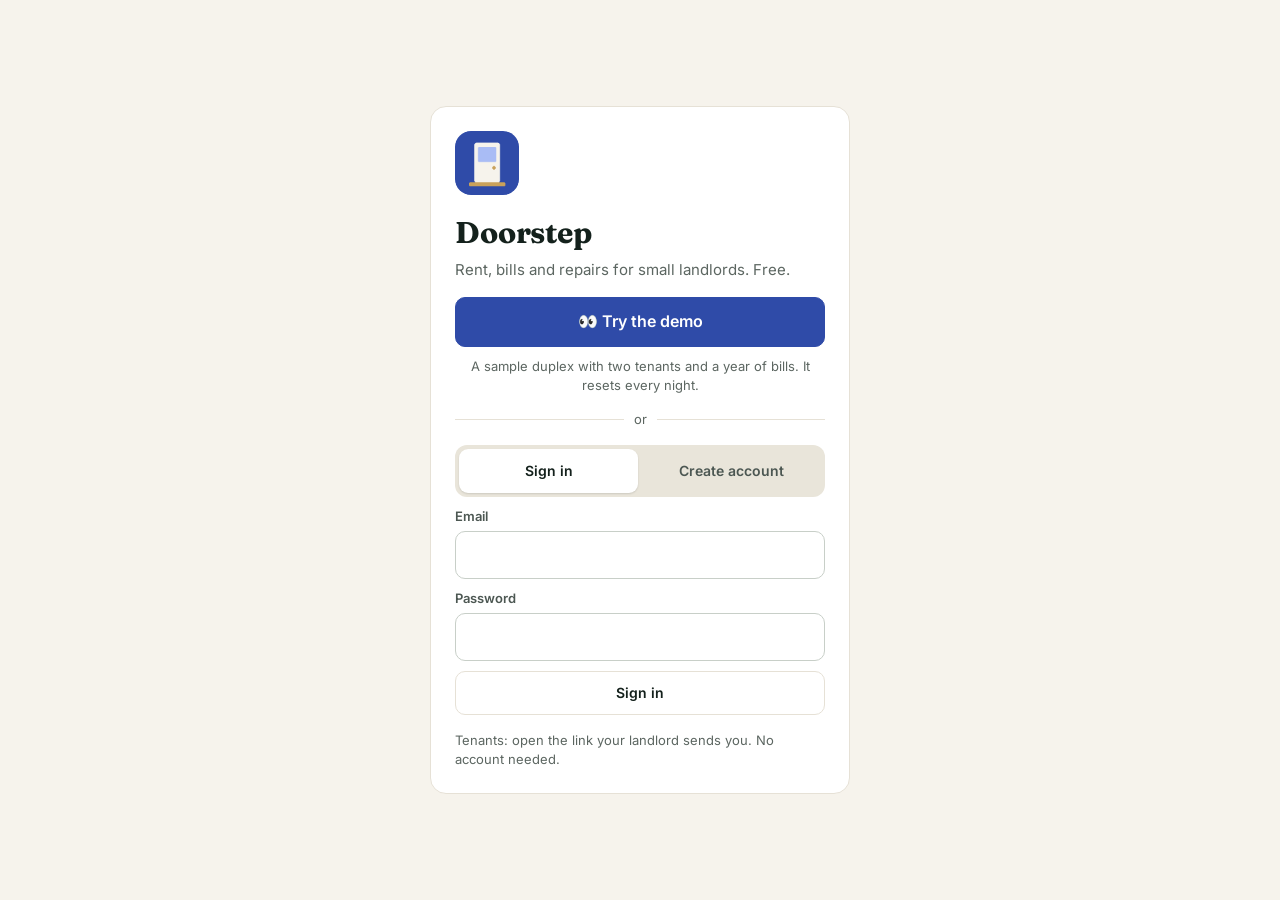
==== doorstep/index.html @ ca79ce1f "Doorstep: separate public demo platform (forked from Evergreen House) - New app in doorstep/ with it" ====
<!doctype html>
<html lang="en">
<head>
<meta charset="utf-8">
<meta name="viewport" content="width=device-width, initial-scale=1, viewport-fit=cover">
<meta name="theme-color" content="#F6F3EC">
<meta name="description" content="Rent, bills and repairs for small landlords">
<meta name="apple-mobile-web-app-capable" content="yes">
<meta name="mobile-web-app-capable" content="yes">
<meta name="apple-mobile-web-app-status-bar-style" content="default">
<meta name="apple-mobile-web-app-title" content="Doorstep">
<title>Doorstep · rent, bills &amp; repairs</title>
<link rel="manifest" href="manifest.webmanifest">
<link rel="icon" type="image/png" sizes="32x32" href="icons/favicon-32.png">
<link rel="apple-touch-icon" href="icons/apple-touch-icon.png">
<link rel="preload" href="fonts/inter.woff2" as="font" type="font/woff2" crossorigin>
<link rel="preload" href="fonts/fraunces.woff2" as="font" type="font/woff2" crossorigin>
<link rel="stylesheet" href="styles.css">
<script>try{var t=localStorage.getItem('ds-theme');if(t==='light'||t==='dark')document.documentElement.setAttribute('data-theme',t);var z=localStorage.getItem('ds-text');if(z==='1.12'||z==='1.25')document.documentElement.setAttribute('data-text',z)}catch(e){}</script>
</head>
<body>
<div id="app" aria-live="polite"><div class="splash"><img src="icons/icon-192.png" alt="" width="72" height="72"><p>Loading…</p></div></div>
<div id="toast" role="status" aria-live="polite"></div>
<div id="fx" aria-hidden="true"></div>
<div id="ptr" aria-hidden="true"><svg width="22" height="22" viewBox="0 0 24 24" fill="none" stroke="currentColor" stroke-width="2.2" stroke-linecap="round" stroke-linejoin="round"><path d="M12 5v14M6 13l6 6 6-6"/></svg></div>
<script src="config.js"></script>
<script src="vendor/supabase.js"></script>
<script src="app.js"></script>
</body>
</html>
---- doorstep/styles.css ----
@font-face { font-family: 'Fraunces'; font-style: normal; font-weight: 100 900; font-display: swap; src: url('fonts/fraunces.woff2') format('woff2'); }
@font-face { font-family: 'Inter'; font-style: normal; font-weight: 100 900; font-display: swap; src: url('fonts/inter.woff2') format('woff2'); }

/* Evergreen, refined: light */
:root {
  --bg: #F6F3EC;
  --surface: #FFFFFF;
  --ink: #14211C;
  --muted: #5C6661;
  --muted-2: #4C5752;
  --line: #E6E1D6;
  --line-2: #EFEBE1;
  --field: #C8CFC8;
  --chip: #EFEBE1;
  --seg: #E9E5DA;
  --accent: #2F4BA8;
  --accent-ink: #FFFFFF;
  --hero: #14211C;
  --hero-ink: #F6F3EC;
  --hero-muted: #C3CCC6;
  --hero-track: #2C3A34;
  --bar: #A9BCF5;
  --stamp: #A27C33;
  --paid-bg: #E3EFE8; --paid-fg: #1E6B4A;
  --late-bg: #FBE9DF; --late-fg: #A3400B;
  --soon-bg: #E7ECF9; --soon-fg: #2B4C9B;
  --setup-bg: #FBF0D9; --setup-fg: #6B4A06;
  --hero-shadow: 0 10px 30px rgba(20,33,28,.16);
  --serif: 'Fraunces', Georgia, 'Times New Roman', serif;
  --safe-b: env(safe-area-inset-bottom, 0px);
  --safe-t: env(safe-area-inset-top, 0px);
  color-scheme: light;
}
/* Evergreen, refined: dark (follows the phone unless Settings says otherwise) */
@media (prefers-color-scheme: dark) {
  :root:not([data-theme="light"]) {
    --bg: #0F1A16; --surface: #172520; --ink: #EEF1EC; --muted: #A4B0AA; --muted-2: #B6C1BB;
    --line: #24342E; --line-2: #1E2D27; --field: #3B4C45; --chip: #21302A; --seg: #1C2A25;
    --accent: #8EA6F2; --accent-ink: #0B1411;
    --hero: #1C2C26; --hero-ink: #EEF1EC; --hero-muted: #B5C0BA; --hero-track: #2C3D36; --bar: #A9BCF5; --stamp: #D9B46A;
    --paid-bg: #173A31; --paid-fg: #9CE0C6;
    --late-bg: #43251A; --late-fg: #FFB98F;
    --soon-bg: #1F2B47; --soon-fg: #A9BEF2;
    --setup-bg: #3B3016; --setup-fg: #F2D48C;
    --hero-shadow: 0 10px 30px rgba(0,0,0,.4);
    color-scheme: dark;
  }
}
:root[data-theme="dark"] {
  --bg: #0F1A16; --surface: #172520; --ink: #EEF1EC; --muted: #A4B0AA; --muted-2: #B6C1BB;
  --line: #24342E; --line-2: #1E2D27; --field: #3B4C45; --chip: #21302A; --seg: #1C2A25;
  --accent: #8EA6F2; --accent-ink: #0B1411;
  --hero: #1C2C26; --hero-ink: #EEF1EC; --hero-muted: #B5C0BA; --hero-track: #2C3D36; --bar: #A9BCF5; --stamp: #D9B46A;
  --paid-bg: #173A31; --paid-fg: #9CE0C6;
  --late-bg: #43251A; --late-fg: #FFB98F;
  --soon-bg: #1F2B47; --soon-fg: #A9BEF2;
  --setup-bg: #3B3016; --setup-fg: #F2D48C;
  --hero-shadow: 0 10px 30px rgba(0,0,0,.4);
  color-scheme: dark;
}

* { box-sizing: border-box; }
html, body { margin: 0; background: var(--bg); color: var(--ink); overscroll-behavior-y: contain; }
body {
  font-family: Inter, -apple-system, BlinkMacSystemFont, "Segoe UI", Roboto, system-ui, sans-serif;
  font-size: 15px; line-height: 1.45; -webkit-font-smoothing: antialiased;
  -webkit-tap-highlight-color: transparent;
}
button, input, select, textarea { font: inherit; color: inherit; }
button { cursor: pointer; }
:focus-visible { outline: 2px solid var(--accent); outline-offset: 2px; }
a { color: var(--accent); }
.num { font-variant-numeric: tabular-nums; }
.display { font-family: "Space Grotesk", Inter, -apple-system, system-ui, sans-serif; letter-spacing: -0.01em; }
.sr { position: absolute; width: 1px; height: 1px; overflow: hidden; clip: rect(0 0 0 0); white-space: nowrap; }

.splash { min-height: 100vh; display: flex; flex-direction: column; align-items: center; justify-content: center; gap: 12px; color: var(--muted); }
.splash img { border-radius: 18px; }

/* Shell */
.shell { min-height: 100vh; min-height: 100dvh; display: flex; flex-direction: column; max-width: 640px; margin: 0 auto; }
.topbar { position: sticky; top: 0; z-index: 5; background: var(--bg); padding: calc(14px + var(--safe-t)) 16px 10px; display: flex; flex-direction: column; gap: 2px; }
.topbar .eyebrow { font-size: 12px; font-weight: 600; letter-spacing: 0.06em; text-transform: uppercase; color: var(--muted); }
.topbar h1 { margin: 0; font-size: 28px; line-height: 1.15; font-weight: 650; }
.topbar-row { display: flex; align-items: center; justify-content: space-between; gap: 8px; }
.main { flex: 1; padding: 4px 16px calc(100px + var(--safe-b)); display: flex; flex-direction: column; gap: 16px; }

.tabbar { position: fixed; left: 0; right: 0; bottom: 0; z-index: 10; background: var(--surface); border-top: 1px solid var(--line); padding: 6px 8px calc(8px + var(--safe-b)); }
.tabbar-inner { max-width: 640px; margin: 0 auto; display: grid; grid-template-columns: repeat(5, minmax(0, 1fr)); }
.tab { height: 56px; font-size: 11px !important; border: 0; background: transparent; display: flex; flex-direction: column; align-items: center; justify-content: center; gap: 2px; font-size: 12px; font-weight: 600; color: var(--muted); border-radius: 12px; }
.tab[aria-current="page"] { color: var(--accent); }

/* Pieces */
.card { background: var(--surface); border: 1px solid var(--line); border-radius: 16px; padding: 16px; display: flex; flex-direction: column; gap: 12px; }
.card h2 { margin: 0; font-size: 18px; font-weight: 650; }
.card p { margin: 0; }
.muted { color: var(--muted); }
.small { font-size: 13px; }
.row { display: flex; align-items: center; gap: 10px; }
.between { justify-content: space-between; }
.wrap { flex-wrap: wrap; }
.grid2 { display: grid; grid-template-columns: repeat(2, minmax(0, 1fr)); gap: 10px; }
.stack { display: flex; flex-direction: column; gap: 10px; }

.hero { background: var(--hero); color: var(--hero-ink); border-radius: 20px; padding: 18px 20px; display: flex; flex-direction: column; gap: 12px; }
.hero .label { font-size: 13px; color: var(--hero-muted); }
.hero .big { font-size: 34px; font-weight: 650; line-height: 1.1; }
.hero .pct { font-size: 22px; font-weight: 650; }
.track { height: 8px; background: var(--hero-track); border-radius: 99px; overflow: hidden; }
.track > div { height: 100%; background: var(--bar); border-radius: 99px; transition: width .3s; }
.hero .foot { display: flex; justify-content: space-between; font-size: 13px; color: var(--hero-muted); gap: 8px; }
.hero .late { color: #FFB98F; font-weight: 600; }

.notice { margin: 0; padding: 12px 14px; border-radius: 12px; background: var(--setup-bg); color: var(--setup-fg); font-size: 14px; }
.notice.info { background: var(--soon-bg); color: var(--soon-fg); }

.monthnav { display: flex; align-items: center; gap: 4px; }
.iconbtn { width: 44px; height: 44px; border: 0; border-radius: 12px; background: transparent; color: var(--ink); display: inline-flex; align-items: center; justify-content: center; flex: none; }
.iconbtn:hover { background: var(--chip); }

.chips { display: flex; gap: 8px; overflow-x: auto; padding-bottom: 2px; scrollbar-width: none; }
.chips::-webkit-scrollbar { display: none; }
.chip { flex: none; height: 44px; padding: 0 16px; border-radius: 99px; font-size: 14px; font-weight: 600; background: var(--surface); color: var(--ink); border: 1px solid var(--line); }
.chip[aria-pressed="true"] { background: var(--ink); color: var(--bg); border-color: var(--ink); }

.seg { display: grid; grid-auto-flow: column; grid-auto-columns: minmax(0, 1fr); gap: 4px; background: var(--seg); padding: 4px; border-radius: 12px; }
.seg button { height: 40px; border: 0; border-radius: 9px; font-size: 14px; font-weight: 600; background: transparent; color: var(--muted-2); }
.seg button[aria-pressed="true"] { background: var(--surface); color: var(--ink); box-shadow: 0 1px 2px rgba(0,0,0,.12); }

.bills { list-style: none; margin: 0; padding: 0; display: flex; flex-direction: column; gap: 10px; }
.bill { background: var(--surface); border: 1px solid var(--line); border-radius: 16px; padding: 14px; display: flex; flex-direction: column; gap: 12px; }
.bill-top { display: flex; align-items: flex-start; gap: 12px; }
.check { width: 48px; height: 48px; flex: none; border-radius: 14px; display: flex; align-items: center; justify-content: center; background: var(--surface); border: 2px solid var(--field); color: transparent; }
.check[aria-pressed="true"] { background: var(--accent); border-color: var(--accent); color: var(--accent-ink); }
.bill-info { flex: 1; min-width: 0; display: flex; flex-direction: column; gap: 3px; }
.bill-name { font-weight: 650; font-size: 16px; }
.bill.paid .bill-name { color: var(--muted); text-decoration: line-through; }
.tag { font-size: 11px; font-weight: 600; padding: 2px 7px; border-radius: 6px; background: var(--chip); color: var(--muted-2); }
.acct { display: inline-flex; align-items: center; gap: 4px; border: 0; background: transparent; padding: 0; font-size: 13px; color: var(--muted); text-align: left; }
.acct svg { opacity: .7; }
.pill { align-self: flex-start; margin-top: 4px; font-size: 12px; font-weight: 600; padding: 3px 10px; border-radius: 99px; }
.pill.paid { background: var(--paid-bg); color: var(--paid-fg); }
.pill.late { background: var(--late-bg); color: var(--late-fg); }
.pill.soon { background: var(--soon-bg); color: var(--soon-fg); }
.pill.setup { background: var(--setup-bg); color: var(--setup-fg); }
.pill.up, .pill.auto { background: var(--chip); color: var(--muted-2); }
.bill-sum { display: flex; align-items: center; justify-content: space-between; gap: 10px; padding-top: 10px; border-top: 1px solid var(--line-2); }
.bill-sum .amt { font-size: 20px; font-weight: 650; }
.btns { display: flex; gap: 8px; flex-wrap: wrap; }

.btn { height: 44px; padding: 0 16px; border-radius: 10px; border: 1px solid var(--line); background: var(--surface); color: var(--ink); font-size: 14px; font-weight: 600; display: inline-flex; align-items: center; justify-content: center; gap: 6px; text-decoration: none; }
.btn.primary { background: var(--accent); border-color: var(--accent); color: var(--accent-ink); height: 50px; font-size: 16px; }
.btn.block { width: 100%; }
.btn.danger { color: var(--late-fg); }
.btn[disabled] { opacity: .55; cursor: default; }
.linkbtn { border: 0; background: transparent; color: var(--accent); font-weight: 600; padding: 8px 0; min-height: 44px; }

.field { display: flex; flex-direction: column; gap: 5px; min-width: 0; }
.field label, .field .lab { font-size: 13px; font-weight: 600; color: var(--muted-2); }
.input, select.input, textarea.input { width: 100%; min-height: 48px; padding: 0 12px; border: 1px solid var(--field); border-radius: 10px; font-size: 16px; background: var(--surface); color: var(--ink); }
textarea.input { padding: 10px 12px; min-height: 80px; resize: vertical; }
.input:focus { outline: 2px solid var(--accent); outline-offset: 0; border-color: var(--accent); }
.checkrow { display: flex; align-items: center; gap: 10px; min-height: 44px; font-size: 15px; }
.checkrow input { width: 22px; height: 22px; accent-color: var(--accent); }
.err { color: var(--late-fg); font-size: 14px; margin: 0; }
.ok { color: var(--paid-fg); font-size: 14px; margin: 0; font-weight: 500; }

.stat { background: var(--surface); border: 1px solid var(--line); border-radius: 16px; padding: 14px 16px; display: flex; flex-direction: column; gap: 2px; min-width: 0; }
.stat .v { font-size: 22px; font-weight: 650; white-space: nowrap; overflow: hidden; text-overflow: ellipsis; }
.meter { height: 8px; background: var(--line-2); border-radius: 99px; overflow: hidden; }
.meter > div { height: 100%; background: var(--accent); border-radius: 99px; }
.hist { display: grid; grid-template-columns: repeat(6, minmax(0, 1fr)); gap: 8px; align-items: end; height: 150px; }
.hist .col { display: flex; flex-direction: column; align-items: center; justify-content: flex-end; gap: 4px; height: 100%; font-size: 11px; color: var(--muted); }
.hist .b { width: 100%; max-width: 36px; background: var(--accent); border-radius: 6px 6px 2px 2px; min-height: 2px; }
.hist .col.cur .b { background: var(--ink); }

.code { font-family: ui-monospace, SFMono-Regular, Menlo, monospace; font-size: 22px; letter-spacing: 0.12em; font-weight: 600; }
.status-dot { display: inline-flex; align-items: center; gap: 6px; font-size: 12px; font-weight: 600; padding: 4px 10px; border-radius: 99px; background: var(--setup-bg); color: var(--setup-fg); }
.steps { margin: 0; padding-left: 20px; display: flex; flex-direction: column; gap: 6px; }

/* Sheet */
.sheet-bg { position: fixed; inset: 0; z-index: 20; background: rgba(10, 15, 13, .45); display: flex; align-items: flex-end; justify-content: center; }
.sheet { width: 100%; max-width: 640px; max-height: 92vh; max-height: 92dvh; overflow-y: auto; background: var(--bg); border-radius: 22px 22px 0 0; padding: 8px 16px calc(24px + var(--safe-b)); display: flex; flex-direction: column; gap: 14px; }
.sheet-head { position: sticky; top: 0; background: var(--bg); padding: 10px 0 6px; display: flex; align-items: center; justify-content: space-between; z-index: 1; }
.sheet-head h2 { margin: 0; font-size: 20px; }
.grabber { width: 40px; height: 5px; border-radius: 99px; background: var(--field); margin: 0 auto; }
.receipt { max-width: 100%; border-radius: 12px; border: 1px solid var(--line); }

/* Auth */
.auth { min-height: 100vh; min-height: 100dvh; display: flex; align-items: center; justify-content: center; padding: 24px 16px; }
.auth .card { width: 100%; max-width: 420px; padding: 24px; gap: 16px; }
.auth .logo { width: 64px; height: 64px; border-radius: 16px; }

#toast { position: fixed; left: 50%; bottom: calc(96px + var(--safe-b)); transform: translateX(-50%) translateY(20px); background: var(--ink); color: var(--bg); padding: 10px 16px; border-radius: 12px; font-size: 14px; font-weight: 500; opacity: 0; pointer-events: none; transition: all .2s; z-index: 30; max-width: calc(100% - 32px); text-align: center; }
#toast.show { opacity: 1; transform: translateX(-50%) translateY(0); }

@media (min-width: 700px) {
  .topbar { padding-top: 28px; }
  .topbar h1 { font-size: 32px; }
}

/* v1.2 additions */
.addbtn { background: var(--accent); color: var(--accent-ink); border-radius: 14px; }
.addbtn:hover { background: var(--accent); filter: brightness(1.08); }
.section-h { margin: 8px 0 0; font-size: 16px; font-weight: 650; }
.btn.primary-soft { background: var(--paid-bg); color: var(--paid-fg); border-color: transparent; }
.check[disabled] { opacity: .4; cursor: default; }
.logrow { width: 100%; text-align: left; font: inherit; color: inherit; cursor: pointer; }
.legend { display: flex; gap: 16px; color: var(--muted); }
.legend .sw { display: inline-block; width: 10px; height: 10px; border-radius: 3px; margin-right: 6px; vertical-align: -1px; }
.sw.in, .hist2 .b.in { background: var(--accent); }
.sw.out, .hist2 .b.out { background: #E08A4F; }
.hist2 { display: grid; grid-template-columns: repeat(6, minmax(0, 1fr)); gap: 8px; height: 150px; }
.hist2 .col { display: flex; flex-direction: column; align-items: center; justify-content: flex-end; gap: 4px; font-size: 11px; color: var(--muted); min-height: 0; }
.hist2 .col.cur span { color: var(--ink); font-weight: 650; }
.hist2 .pair { flex: 1; width: 100%; display: flex; align-items: flex-end; justify-content: center; gap: 3px; min-height: 0; }
.hist2 .b { width: 40%; max-width: 16px; border-radius: 4px 4px 1px 1px; min-height: 2px; }
.tbl { width: 100%; border-collapse: collapse; font-size: 14px; }
.tbl th, .tbl td { padding: 8px 4px; border-top: 1px solid var(--line-2); text-align: right; }
.tbl th:first-child { text-align: left; font-weight: 500; }
.tbl thead th { border-top: 0; color: var(--muted); font-size: 12px; font-weight: 600; }
.topbar-row h1 { flex: 1; }

/* v1.5 setup guide */
.guide { display: flex; flex-direction: column; }
.gstep { border-top: 1px solid var(--line-2); }
.gstep summary { list-style: none; display: flex; align-items: center; gap: 12px; min-height: 52px; cursor: pointer; font-weight: 600; }
.gstep summary::-webkit-details-marker { display: none; }
.gstep summary::after { content: '›'; margin-left: auto; color: var(--muted); font-size: 22px; transition: transform .15s; }
.gstep[open] summary::after { transform: rotate(90deg); }
.gnum { width: 28px; height: 28px; flex: none; border-radius: 99px; display: inline-flex; align-items: center; justify-content: center; font-size: 13px; background: var(--chip); color: var(--muted-2); }
.gnum svg { width: 16px; height: 16px; }
.gstep.done .gnum { background: var(--accent); color: var(--accent-ink); }
.gstep.done .gtitle { color: var(--muted); }
.gbody { padding: 0 0 14px 40px; display: flex; flex-direction: column; gap: 10px; font-size: 14px; }
.gbody .steps li { line-height: 1.5; }
.banner { width: 100%; text-align: left; border: 0; font: inherit; font-size: 14px; font-weight: 600; display: flex; justify-content: space-between; min-height: 44px; cursor: pointer; }
#guide { scroll-margin-top: 120px; }

/* v1.6 house records */
.monthpick { border: 0; padding: 0; margin: 0; }
.monthpick legend { margin-bottom: 6px; }
.mgrid { display: grid; grid-template-columns: repeat(6, minmax(0, 1fr)); gap: 6px; }
.mchip { position: relative; }
.mchip input { position: absolute; opacity: 0; inset: 0; margin: 0; cursor: pointer; }
.mchip span { display: flex; align-items: center; justify-content: center; height: 40px; border-radius: 10px; border: 1px solid var(--field); font-size: 13px; font-weight: 600; background: var(--surface); }
.mchip input:checked + span { background: var(--accent); color: var(--accent-ink); border-color: var(--accent); }
.mchip input:focus-visible + span { outline: 2px solid var(--accent); outline-offset: 2px; }

/* v1.9 weather */
.notice.weather { background: var(--soon-bg); color: var(--soon-fg); line-height: 1.45; }

/* v2.0 */
.scanbtn { gap: 8px; height: 48px; border-style: dashed; color: var(--accent); }
.tbl thead th { text-align: right; }
.tbl thead th:first-child { text-align: left; }

/* ===== v2.1 visuals ===== */
.sk { border-radius: 10px; background: linear-gradient(90deg, var(--seg) 0px, var(--surface) 120px, var(--seg) 240px); background-size: 600px 100%; animation: sk 1.2s linear infinite; }
@keyframes sk { 0% { background-position: -300px 0 } 100% { background-position: 300px 0 } }

/* 20: ring hero */
.ringhero { align-items: center; }
.ringwrap { position: relative; width: 190px; height: 190px; }
.ring-track { fill: none; stroke: var(--hero-track); stroke-width: 14; }
.ring-arc { fill: none; stroke: var(--bar); stroke-width: 14; stroke-linecap: round; transition: stroke-dashoffset .9s cubic-bezier(.3,.8,.3,1); }
.ring-center { position: absolute; inset: 0; display: flex; flex-direction: column; align-items: center; justify-content: center; gap: 2px; }
.ring-center .big { font-size: 28px; }
.ring-pct { font-size: 13px; color: var(--bar); font-weight: 600; }
.ringhero .foot { width: 100%; }

/* 22: timeline */
.tline { background: var(--surface); border: 1px solid var(--line); border-radius: 16px; padding: 14px 14px 10px; display: flex; flex-direction: column; gap: 6px; }
.tl-track { position: relative; height: 40px; margin: 0 8px; }
.tl-track::before { content: ''; position: absolute; left: 0; right: 0; top: 26px; height: 4px; border-radius: 99px; background: var(--line-2); }
.tl-done { position: absolute; left: 0; top: 26px; height: 4px; border-radius: 99px; background: var(--bar); }
.tl-today { position: absolute; top: 18px; width: 4px; height: 20px; margin-left: -2px; border-radius: 99px; background: var(--ink); animation: tlpulse 1.8s ease-in-out infinite; }
@keyframes tlpulse { 0%,100% { opacity: 1 } 50% { opacity: .45 } }
.tdot { position: absolute; width: 22px; height: 22px; margin-left: -11px; padding: 0; border-radius: 99px; border: 3px solid var(--surface); cursor: pointer; transition: transform .15s; }
.tdot.rent { border-radius: 6px; }
.tdot:hover, .tdot:focus-visible { transform: scale(1.25); }
.tl-axis { display: flex; justify-content: space-between; font-size: 11px; color: var(--muted); margin: 0 2px; }
.bill.flash { animation: flash 1.2s ease-out; }
@keyframes flash { 0% { box-shadow: 0 0 0 0 rgba(31,111,92,.55) } 100% { box-shadow: 0 0 0 14px rgba(31,111,92,0) } }

/* 19: PAID stamp + confetti */
.bill { position: relative; }
.paidstamp { position: absolute; right: 14px; top: 12px; transform: rotate(-12deg); border: 3px solid var(--accent); color: var(--accent); border-radius: 8px; padding: 0 8px; font: 800 18px/1.4 'Courier New', ui-monospace, monospace; letter-spacing: .12em; opacity: .7; pointer-events: none; }
.paidstamp.slam { animation: slam .5s cubic-bezier(.2,.8,.3,1.2) both; }
@keyframes slam { 0% { transform: rotate(-12deg) scale(2.4); opacity: 0 } 55% { transform: rotate(-12deg) scale(.92); opacity: .9 } 100% { transform: rotate(-12deg) scale(1); opacity: .7 } }
#fx { position: fixed; inset: 0; pointer-events: none; z-index: 40; overflow: hidden; }
.conf { position: absolute; top: -12px; width: 8px; height: 12px; border-radius: 2px; animation: fall 2.2s cubic-bezier(.2,.6,.4,1) forwards; }
@keyframes fall { 0% { transform: translate(0,0) rotate(0); opacity: 1 } 100% { transform: translate(var(--dx), 105vh) rotate(var(--r)); opacity: .2 } }
.check svg path { stroke-dasharray: 30; }
.bill.paid .check svg path { animation: tick .3s ease-out both; }
@keyframes tick { from { stroke-dashoffset: 30 } to { stroke-dashoffset: 0 } }

/* 18: house picture */
.househero { gap: 10px; }
.win-lit { animation: glow 2.4s ease-in-out infinite; }
@keyframes glow { 0%,100% { opacity: .6 } 50% { opacity: 1 } }
.hchips { display: grid; grid-template-columns: repeat(auto-fit, minmax(120px, 1fr)); gap: 8px; }
.hchip { display: flex; flex-direction: column; align-items: center; gap: 2px; min-height: 52px; border-radius: 12px; border: 1px solid #34403B; background: transparent; color: var(--hero-muted); font-size: 12px; cursor: pointer; }
.hchip strong { font-size: 15px; }
.homechip { display: flex; align-items: center; gap: 10px; font-size: 13px; color: var(--hero-muted); border-top: 1px solid #34403B; padding-top: 10px; }

/* 24: sheets + pull to refresh */
.sheet-bg.enter { animation: fadein .25s ease-out both; }
.sheet.enter { animation: sheetin .5s cubic-bezier(.2,1.25,.4,1) both; }
.sheet { transition: transform .25s ease; touch-action: pan-y; }
.sheet-head, .grabber { cursor: grab; touch-action: none; }
.grabber { margin: 4px auto 0; }
@keyframes fadein { from { opacity: 0 } to { opacity: 1 } }
@keyframes sheetin { from { transform: translateY(100%) } to { transform: translateY(0) } }
#ptr { position: fixed; top: calc(8px + var(--safe-t)); left: 50%; transform: translate(-50%, -50px); opacity: 0; z-index: 15; width: 44px; height: 44px; border-radius: 99px; background: var(--surface); box-shadow: 0 2px 10px rgba(0,0,0,.15); display: flex; align-items: center; justify-content: center; color: var(--accent); transition: transform .2s, opacity .2s; }
#ptr.ready svg { transform: rotate(180deg); transition: transform .2s; }
#ptr.spinning svg { animation: spin .8s linear infinite; }
@keyframes spin { to { transform: rotate(360deg) } }

/* 25: animated weather */
.wx { position: relative; overflow: hidden; border-radius: 18px; padding: 16px; color: #FFFFFF; font-size: 14px; line-height: 1.45; }
.wx-snow { background: linear-gradient(160deg, #2B4C9B, #4F74C9); }
.wx-rain { background: linear-gradient(160deg, #24414F, #3E6A80); }
.wx-heat { background: linear-gradient(160deg, #A3400B, #E07A3A); }
.wx-wind { background: linear-gradient(160deg, #3D4A55, #66788A); }
.wx strong { font-size: 16px; }
.wx-row { position: relative; display: flex; gap: 12px; align-items: flex-start; }
.wx-row svg { flex: none; }
.wx-fx { position: absolute; inset: 0; pointer-events: none; }
.flake { position: absolute; top: 0; border-radius: 99px; background: #FFFFFF; animation: snow linear infinite; }
.drop { position: absolute; top: 0; width: 2px; height: 14px; border-radius: 2px; background: rgba(255,255,255,.75); animation: rain linear infinite; }
@keyframes snow { 0% { transform: translate(0,-12px); opacity: 0 } 10% { opacity: 1 } 100% { transform: translate(var(--dx), 160px); opacity: 0 } }
@keyframes rain { 0% { transform: translate(0,-20px); opacity: 0 } 10% { opacity: .9 } 100% { transform: translate(-14px, 160px); opacity: 0 } }
.sun { animation: spin 12s linear infinite; }

@media (prefers-reduced-motion: reduce) {
  .sk, .tl-today, .win-lit, .paidstamp.slam, .bill.paid .check svg path, .sheet.enter, .sheet-bg.enter, .flake, .drop, .sun, #ptr.spinning svg, .bill.flash { animation: none !important; }
  .ring-arc, .sheet { transition: none !important; }
  .flake, .drop { display: none; }
}

/* ===== v2.2 visuals ===== */
/* 27 empty states */
.empty { display: flex; flex-direction: column; align-items: center; gap: 8px; text-align: center; padding: 22px 12px; background: var(--surface); border: 1px solid var(--line); border-radius: 20px; }
.empty strong { font-size: 17px; }
.empty span { font-size: 14px; color: var(--muted); max-width: 300px; }
.empty .btn { margin-top: 6px; }
.float { animation: floaty 3s ease-in-out infinite; }
@keyframes floaty { 0%,100% { transform: translateY(0) } 50% { transform: translateY(-6px) } }
.i-shadow { fill: var(--line-2); } .i-roof { fill: var(--accent); } .i-wall { fill: var(--paid-bg); } .i-win { fill: var(--bar); }
.i-stroke { stroke: var(--accent); stroke-width: 2; } .i-paper { fill: var(--surface); stroke: var(--field); stroke-width: 2; }
.i-lines { stroke: var(--field); stroke-width: 4; stroke-linecap: round; } .i-badge { fill: var(--accent); }
.i-tick { fill: none; stroke: var(--accent-ink); stroke-width: 3; stroke-linecap: round; stroke-linejoin: round; }
.empty svg .i-tick:only-of-type, svg path.i-tick { stroke: var(--surface); }
.i-dash { fill: var(--chip); stroke: var(--field); stroke-width: 2; stroke-dasharray: 6 5; } .i-plus { stroke: var(--accent); stroke-width: 4; stroke-linecap: round; }
.i-dot { fill: var(--accent); }

/* 23 sparklines */
.bill-sum { gap: 12px; }
.spark { flex: none; }
.spark polyline { fill: none; stroke: var(--accent); stroke-width: 2.5; stroke-linecap: round; stroke-linejoin: round; stroke-dasharray: 200; animation: drawline 1s ease-out both; }
.spark circle { fill: var(--accent); }
.spark.hot polyline { stroke: #E46A4B; } .spark.hot circle { fill: #E46A4B; }
@keyframes drawline { from { stroke-dashoffset: 200 } to { stroke-dashoffset: 0 } }

/* 28 streaks */
.streak { display: inline-flex; align-items: center; gap: 8px; font-size: 13px; font-weight: 600; color: var(--paid-fg); margin-top: 2px; }
.sdots { display: inline-flex; gap: 3px; }
.sdots i { width: 9px; height: 9px; border-radius: 99px; border: 1.5px dashed var(--field); display: inline-block; }
.sdots i.on { background: var(--bar); border: 0; animation: dotin .35s cubic-bezier(.2,.9,.3,1.4) both; }
@keyframes dotin { from { transform: scale(0) } to { transform: scale(1) } }
.streak-dark { justify-content: flex-start !important; gap: 10px; color: var(--bar) !important; font-weight: 600; }

/* 26 year wheel */
.wheelcard { align-items: stretch; }
.wheel { position: relative; width: 100%; max-width: 320px; aspect-ratio: 1 / 1; margin: 0 auto; }
.wheel-svg { position: absolute; inset: 0; width: 100%; height: 100%; animation: wheelin .8s cubic-bezier(.2,.8,.3,1) both; transform-origin: 50% 50%; }
@keyframes wheelin { from { transform: rotate(-60deg) scale(.9); opacity: 0 } to { transform: none; opacity: 1 } }
.w-winter { fill: var(--soon-bg); } .w-spring { fill: var(--paid-bg); } .w-summer { fill: var(--setup-bg); } .w-fall { fill: var(--late-bg); }
.wheel-svg path { stroke: var(--surface); stroke-width: 1; }
.wheel-svg path.w-now { stroke: var(--ink); stroke-width: 2.5; }
.w-hub { fill: var(--surface); stroke: var(--line); }
.w-label { font-size: 11px; font-weight: 700; text-anchor: middle; fill: var(--muted); } .w-label.now { fill: var(--ink); }
.wdot { position: absolute; width: 20px; height: 20px; margin: -10px 0 0 -10px; padding: 0; border-radius: 99px; border: 3px solid var(--surface); cursor: pointer; transition: transform .15s; }
.wdot:hover, .wdot:focus-visible { transform: scale(1.3); }
.wdot.late { box-shadow: 0 0 0 3px #E46A4B; }
.wheel-center { position: absolute; left: 50%; top: 50%; transform: translate(-50%, -50%); width: 46%; text-align: center; display: flex; flex-direction: column; gap: 2px; }
.wheel-center strong { font-size: 20px; }
.wlegend { display: flex; flex-wrap: wrap; gap: 6px 14px; color: var(--muted-2); }
.wlegend i { display: inline-block; width: 10px; height: 10px; border-radius: 99px; margin-right: 5px; vertical-align: -1px; }

/* 21 swipe */
.swipe { touch-action: pan-y; transition: transform .3s cubic-bezier(.2,.9,.3,1.2), background .15s; }
.swipe.sw-right { background: linear-gradient(90deg, var(--paid-bg), var(--surface) 70%); }
.swipe.sw-left { background: linear-gradient(270deg, var(--soon-bg), var(--surface) 70%); }
.swipe.sw-armed.sw-right { box-shadow: inset 4px 0 0 var(--accent); }
.swipe.sw-armed.sw-left { box-shadow: inset -4px 0 0 #2B4C9B; }
.monthnav[data-swipe-month] { touch-action: pan-y; transition: transform .25s ease; }

@media (prefers-reduced-motion: reduce) {
  .float, .spark polyline, .sdots i.on, .wheel-svg { animation: none !important; }
  .swipe, .monthnav[data-swipe-month] { transition: none !important; }
}

/* ===== v2.3 Evergreen, refined ===== */
.display, .big, .amt, .ring-num, .stat .v, .topbar h1, .sheet-head h2, .empty strong, .card h2, .section-h, .wheel-center strong {
  font-family: var(--serif); font-optical-sizing: auto; letter-spacing: -0.005em;
}
.topbar h1 { font-weight: 600; font-size: 32px; }
.big { font-weight: 600; }
.card h2, .section-h { font-weight: 600; }
.hero { box-shadow: var(--hero-shadow); }
.paidstamp { border-color: var(--stamp); color: var(--stamp); font-family: var(--serif); font-weight: 700; letter-spacing: .14em; opacity: .85; }
.tab[aria-current="page"] { background: var(--chip); }
.theme-seg button { min-height: 44px; }

/* ===== v2.4 AI helpers ===== */
.quick { display: flex; flex-direction: column; gap: 8px; }
.quick .btn[type=submit] { height: 48px; }
.micbtn { border: 1px solid var(--line); background: var(--surface); color: var(--accent); height: 48px; width: 48px; }
.micbtn.on { background: var(--late-bg); color: var(--late-fg); animation: micpulse 1.2s ease-in-out infinite; }
@keyframes micpulse { 0%,100% { box-shadow: 0 0 0 0 rgba(163,64,11,.35) } 50% { box-shadow: 0 0 0 8px rgba(163,64,11,0) } }
.quick-confirm { background: var(--surface); border: 1px solid var(--line); border-radius: 16px; padding: 12px 14px; display: flex; flex-direction: column; gap: 8px; }
.quick-list { margin: 0; padding-left: 18px; display: flex; flex-direction: column; gap: 6px; font-size: 14px; }
.quick-list li.bad { color: var(--late-fg); }
.askcard { display: flex; align-items: center; gap: 12px; width: 100%; padding: 14px 16px; border-radius: 16px; border: 1px solid var(--line); background: var(--surface); color: var(--ink); font: inherit; cursor: pointer; }
.askcard > span:last-child { margin-left: auto; color: var(--muted); font-size: 20px; }
.askicon { width: 40px; height: 40px; border-radius: 12px; display: flex; align-items: center; justify-content: center; background: var(--paid-bg); color: var(--accent); font-size: 20px; flex: none; }
.chat { display: flex; flex-direction: column; gap: 10px; min-height: 120px; }
.msg { max-width: 88%; padding: 10px 14px; border-radius: 16px; font-size: 15px; line-height: 1.45; }
.msg.user { align-self: flex-end; background: var(--accent); color: var(--accent-ink); border-bottom-right-radius: 4px; }
.msg.assistant { align-self: flex-start; background: var(--surface); border: 1px solid var(--line); border-bottom-left-radius: 4px; }
.msg.typing { display: inline-flex; gap: 4px; }
.msg.typing span { width: 7px; height: 7px; border-radius: 99px; background: var(--muted); animation: typing 1s infinite ease-in-out; }
.msg.typing span:nth-child(2) { animation-delay: .15s } .msg.typing span:nth-child(3) { animation-delay: .3s }
@keyframes typing { 0%,80%,100% { opacity: .3; transform: translateY(0) } 40% { opacity: 1; transform: translateY(-3px) } }
.chat .btns .chip { height: auto; min-height: 40px; padding: 8px 12px; white-space: normal; text-align: left; }
@media (prefers-reduced-motion: reduce) { .micbtn.on, .msg.typing span { animation: none; } }

/* ===== v2.5 explain + recap ===== */
.askmini { gap: 8px; justify-content: flex-start; }
.askmini .askicon { width: 28px; height: 28px; border-radius: 8px; font-size: 15px; }
.explain { display: flex; flex-direction: column; gap: 6px; padding: 12px 14px; border-radius: 14px; background: var(--paid-bg); color: var(--ink); }
.explain ul, .recap-list { margin: 0; padding-left: 18px; display: flex; flex-direction: column; gap: 4px; font-size: 14px; }
.recap { gap: 10px; }
.recap h2 { font-size: 19px; }
.recap-net { margin: 0; font-weight: 600; font-size: 14px; padding-top: 8px; border-top: 1px solid var(--line-2); }

/* ===== v2.6 friendlier layout ===== */
button:active, .btn:active, .chip:active, .tab:active { transform: scale(.97); }
.btn, .chip, .tab, .check { transition: transform .08s ease, background .15s; }
.addbtn { display: inline-flex; align-items: center; gap: 4px; height: 44px; padding: 0 16px 0 12px; border: 0; border-radius: 99px; background: var(--accent); color: var(--accent-ink); font-weight: 700; font-size: 15px; cursor: pointer; }
.addbtn svg { width: 20px; height: 20px; }
.topbar h1 { font-size: 30px; }

/* compact bills hero */
.billhero { padding: 16px 18px; gap: 10px; }
.billhero-row { display: flex; align-items: center; gap: 16px; }
.ringwrap.sm { width: 112px; height: 112px; flex: none; }
.ringwrap.sm .ring-track, .ringwrap.sm .ring-arc { stroke-width: 11; }
.ringwrap.sm .ring-pct { font-family: var(--serif); font-size: 22px; font-weight: 600; color: var(--hero-ink); }
.tiny { font-size: 11px; color: var(--hero-muted); }
.billhero .big { font-size: 30px; line-height: 1.1; }
.billhero .hint { color: #F2D48C; font-size: 13px; justify-content: flex-start; }
.hero .late { color: #FFB98F; font-weight: 600; }

/* add bar */
.quick form { align-items: center; }
.cambtn { border: 1px solid var(--line); background: var(--surface); color: var(--accent); height: 48px; width: 48px; cursor: pointer; flex: none; }
.cambtn svg { width: 22px; height: 22px; }
.quick .micbtn { flex: none; }

/* sections */
.section-h { display: flex; align-items: center; gap: 8px; margin: 6px 0 -4px; font-size: 18px; }
.count { display: inline-flex; min-width: 24px; height: 22px; padding: 0 7px; align-items: center; justify-content: center; border-radius: 99px; background: var(--chip); color: var(--muted-2); font-family: Inter, sans-serif; font-size: 12px; font-weight: 700; }
.chips { margin-top: -4px; }
.chip { height: 40px; font-size: 13px; padding: 0 14px; }

/* paid list */
.paidfold { background: var(--surface); border: 1px solid var(--line); border-radius: 16px; overflow: hidden; }
.paidfold > summary { list-style: none; display: flex; align-items: center; gap: 10px; min-height: 56px; padding: 0 16px; cursor: pointer; font-weight: 650; }
.paidfold > summary::-webkit-details-marker { display: none; }
.paidfold > summary .num { margin-left: auto; font-weight: 600; }
.prows { list-style: none; margin: 0; padding: 0 8px 8px; display: flex; flex-direction: column; }
.prow { position: relative; display: flex; align-items: center; gap: 10px; padding: 6px 8px; border-top: 1px solid var(--line-2); background: var(--surface); }
.check.sm { width: 40px; height: 40px; border-radius: 12px; }
.check.sm svg { width: 18px; height: 18px; }
.prow-main { flex: 1; min-width: 0; display: flex; flex-direction: column; align-items: flex-start; gap: 0; border: 0; background: transparent; padding: 6px 0; text-align: left; font: inherit; color: inherit; cursor: pointer; min-height: 44px; justify-content: center; }
.prow-name { font-weight: 600; font-size: 15px; white-space: nowrap; overflow: hidden; text-overflow: ellipsis; max-width: 100%; }
.prow-amt { font-family: var(--serif); font-weight: 600; font-size: 16px; color: var(--muted); }
.paidstamp.mini { top: 50%; right: 90px; margin-top: -13px; font-size: 13px; padding: 0 6px; }
.chev { margin-left: auto; width: 10px; height: 10px; border-right: 2px solid var(--muted); border-bottom: 2px solid var(--muted); transform: rotate(45deg); transition: transform .2s; flex: none; margin-right: 4px; }
details[open] > summary .chev { transform: rotate(-135deg); }
.paidfold > summary .num + .chev { margin-left: 10px; }

/* full card stamp no longer covers labels */
.bill .paidstamp { top: auto; bottom: 16px; right: 16px; font-size: 15px; }

/* folds */
.fold { padding: 0; gap: 0; }
.fold > summary { list-style: none; display: flex; align-items: center; gap: 10px; min-height: 60px; padding: 0 16px; cursor: pointer; }
.fold > summary::-webkit-details-marker { display: none; }
.fold > summary h2 { margin: 0; font-size: 18px; }
.fold-body { padding: 0 16px 16px; display: flex; flex-direction: column; gap: 12px; }
.fold-body > .card { border: 0; padding: 0; background: transparent; box-shadow: none; }
.fold-body > .card > .row:first-child > h2 { display: none; }
details.inner > summary { cursor: pointer; color: var(--accent); font-weight: 600; font-size: 14px; min-height: 40px; display: flex; align-items: center; }

/* compact "needs details" editing row */
.qedit { display: flex; align-items: flex-end; gap: 8px; }
.qedit .qe-day { flex: 0 0 76px; }
.qedit .qe-amt { flex: 1; min-width: 0; }
.qedit .input { min-height: 46px; }
.qedit .qe-btn { flex: none; height: 46px; padding: 0 14px; }
.qedit label { font-size: 12px; }

/* ===== v2.7 · Calendar, Talk to your house, Weekly story, Money flow, Bill detail ===== */
@keyframes v27up { from { opacity: 0; transform: translateY(10px); } to { opacity: 1; transform: none; } }
@keyframes v27pop { from { opacity: 0; transform: scale(.85); } to { opacity: 1; transform: none; } }
.viewseg { display: flex; gap: 4px; padding: 4px; border-radius: 14px; background: var(--seg, var(--line-2)); }
.viewseg button { flex: 1; min-height: 40px; border: 0; border-radius: 10px; background: transparent; color: var(--muted); font: inherit; font-weight: 700; cursor: pointer; transition: background .2s, color .2s; }
.viewseg button[aria-pressed="true"] { background: var(--surface); color: var(--ink); box-shadow: 0 1px 3px rgba(20,33,28,.12); }
.seg.mini { display: flex; gap: 2px; padding: 3px; border-radius: 99px; background: var(--seg, var(--line-2)); }
.seg.mini button { min-width: 34px; min-height: 30px; border: 0; border-radius: 99px; background: transparent; color: var(--muted); font: inherit; font-weight: 800; cursor: pointer; }
.seg.mini button[aria-pressed="true"] { background: var(--accent); color: var(--accent-ink, #fff); }

/* C · Calendar */
.cal { padding: 12px 10px; }
.cal-head, .cal-grid { display: grid; grid-template-columns: repeat(7, minmax(0, 1fr)); gap: 3px; }
.cal-head span { text-align: center; font-size: 12px; font-weight: 800; color: var(--muted); padding-bottom: 4px; }
.cal-cell { height: 50px; border: 0; border-radius: 12px; background: transparent; color: var(--ink); font: inherit; font-size: 15px; font-weight: 600; display: flex; flex-direction: column; align-items: center; justify-content: center; gap: 4px; cursor: pointer; animation: v27pop .35s cubic-bezier(.2,.8,.2,1) both; transition: background .2s, color .2s, transform .15s; }
.cal-cell:active { transform: scale(.92); }
.cal-cell.blank { animation: none; cursor: default; }
.cal-cell.today { background: var(--line-2); font-weight: 900; }
.cal-cell.sel { background: var(--accent); color: var(--accent-ink, #fff); box-shadow: 0 6px 14px -6px var(--accent); }
.cal-dots { display: flex; gap: 3px; height: 6px; }
.cal-dots i { width: 6px; height: 6px; border-radius: 99px; }
.cal-cell.sel .cal-dots i { box-shadow: 0 0 0 1.5px var(--accent-ink, #fff); }
.cal-legend { display: flex; flex-wrap: wrap; gap: 6px 14px; justify-content: center; padding-top: 10px; color: var(--muted); }
.cal-legend i, .flow-ends i { display: inline-block; width: 8px; height: 8px; border-radius: 99px; margin-right: 5px; vertical-align: 1px; }
.cal-dayc { animation: v27up .3s ease-out both; }
.cal-list { list-style: none; margin: 0; padding: 0; display: flex; flex-direction: column; }
.cal-item { width: 100%; display: flex; align-items: center; gap: 12px; padding: 10px 2px; min-height: 52px; border: 0; border-top: 1px solid var(--line-2); background: transparent; color: var(--ink); font: inherit; text-align: left; cursor: pointer; }
.cal-list li:first-child .cal-item { border-top: 0; }
.cal-item > i { width: 10px; height: 10px; border-radius: 99px; flex: none; }

/* E · Talk to your house */
.talk-head h2 { font-size: 20px; margin: 0; }
.talk-sub { color: var(--accent); display: flex; align-items: center; gap: 6px; }
.talk-sub .live { width: 7px; height: 7px; border-radius: 99px; background: var(--accent); animation: livepulse 2s ease-in-out infinite; }
@keyframes livepulse { 0%,100% { box-shadow: 0 0 0 0 rgba(30,91,71,.45); } 50% { box-shadow: 0 0 0 5px rgba(30,91,71,0); } }
.sheet.talk .chat, .sheet.talk .talk-chips, .sheet.talk .talk-form, .sheet.talk > p { flex: none; }
.sheet.talk .msg { animation: v27up .3s cubic-bezier(.2,.8,.2,1) both; }
.actcard { align-self: flex-start; max-width: 92%; background: var(--surface); border: 2px dashed var(--accent); border-radius: 18px; padding: 12px; display: flex; flex-direction: column; gap: 8px; animation: v27up .35s ease-out both; }
.actcard.done { border-style: solid; border-color: var(--line); opacity: .85; }
.actdone { color: var(--accent); font-weight: 700; }
.talk-chips { display: flex; gap: 8px; overflow-x: auto; padding: 4px 0 8px; scrollbar-width: none; }
.talk-chips .chip { flex: none; }
.talk-form { gap: 6px; position: sticky; bottom: 0; background: var(--bg); padding-top: 8px; }
.askbtn { width: 40px; height: 40px; border-radius: 99px; border: 1px solid var(--line); background: var(--surface); color: var(--accent); font-size: 17px; cursor: pointer; display: inline-flex; align-items: center; justify-content: center; }
.topbar-actions { display: flex; gap: 8px; align-items: center; }

/* G · Weekly story */
.storybar { width: 100%; display: flex; align-items: center; gap: 12px; padding: 10px 14px 10px 10px; border: 1px solid var(--line); border-radius: 20px; background: var(--surface); color: var(--ink); font: inherit; cursor: pointer; }
.sring { padding: 3px; border-radius: 18px; background: conic-gradient(#C9A15A, #4A6FD6, #2B4C9B, #C2552B, #C9A15A); display: flex; animation: ringspin 6s linear infinite; }
.sring svg { border-radius: 14px; box-shadow: 0 0 0 2px var(--surface); }
.sring.seen { background: var(--line); animation: none; }
@keyframes ringspin { to { filter: hue-rotate(360deg); } }
.story { position: fixed; inset: 0; z-index: 60; color: #fff; display: flex; flex-direction: column; padding: calc(env(safe-area-inset-top) + 12px) 18px calc(env(safe-area-inset-bottom) + 20px); transition: background .5s ease; animation: v27pop .3s ease-out both; }
.story.tone-green { background: radial-gradient(120% 70% at 20% 0%, #3D5FC4, #1A2A66); }
.story.tone-gold { background: radial-gradient(120% 70% at 20% 0%, #B88A3A, #5E4214); }
.story.tone-blue { background: radial-gradient(120% 70% at 20% 0%, #3E64B8, #1A2E5E); }
.story.tone-rust { background: radial-gradient(120% 70% at 20% 0%, #C2552B, #6B2307); }
.story.tone-dark { background: radial-gradient(120% 70% at 50% 20%, #24443A, #0B1411); }
.story-bars { display: flex; gap: 4px; }
.sbar { flex: 1; height: 4px; border-radius: 99px; background: rgba(255,255,255,.3); overflow: hidden; }
.sbar i { display: block; height: 100%; width: 0; background: #fff; border-radius: 99px; }
.sbar i.done { width: 100%; }
.sbar i.on { animation: sfill 6s linear forwards; }
@keyframes sfill { from { width: 0; } to { width: 100%; } }
.story-top { display: flex; justify-content: space-between; align-items: center; font-size: 13px; opacity: .9; padding-top: 6px; position: relative; z-index: 3; }
.story-x { color: #fff; background: rgba(255,255,255,.14); }
.story-main { flex: 1; display: flex; flex-direction: column; justify-content: center; gap: 16px; max-width: 520px; width: 100%; margin: 0 auto; }
.s-kicker { font-size: 14px; font-weight: 800; letter-spacing: .1em; text-transform: uppercase; opacity: .85; }
.s-big { margin: 0; font-size: clamp(34px, 10vw, 46px); line-height: 1.06; font-weight: 700; }
.s-body { margin: 0; font-size: 19px; line-height: 1.45; opacity: .93; }
.s-list { margin: 0; padding: 0; list-style: none; display: flex; flex-direction: column; gap: 8px; font-size: 18px; }
.s-list li { padding: 10px 14px; border-radius: 14px; background: rgba(255,255,255,.12); }
.s-meter { height: 12px; border-radius: 99px; background: rgba(255,255,255,.2); overflow: hidden; }
.s-meter i { display: block; height: 100%; border-radius: 99px; background: #fff; transform-origin: left; animation: sgrowx 1s cubic-bezier(.2,.8,.2,1) .4s both; }
@keyframes sgrowx { from { transform: scaleX(0); } }
.s-chart { display: flex; gap: 24px; align-items: flex-end; height: 190px; padding-top: 8px; }
.s-col { flex: 1; display: flex; flex-direction: column; align-items: center; gap: 6px; font-size: 13px; }
.s-col i { width: 100%; max-width: 110px; background: #fff; border-radius: 12px 12px 4px 4px; transform-origin: bottom; animation: sgrowy .8s cubic-bezier(.2,.9,.25,1.15) both; }
.s-val { font-weight: 800; font-size: 16px; }
@keyframes sgrowy { from { transform: scaleY(0); } }
.story .r1 { animation: v27up .5s .05s both; } .story .r2 { animation: v27up .5s .2s both; } .story .r3 { animation: v27up .5s .35s both; }
.story-tap { position: absolute; top: 90px; bottom: 110px; border: 0; background: transparent; cursor: pointer; z-index: 2; }
.story-tap.prev { left: 0; width: 30%; } .story-tap.next { right: 0; width: 70%; }
.story-foot { display: flex; align-items: center; justify-content: space-between; gap: 12px; position: relative; z-index: 3; max-width: 520px; width: 100%; margin: 0 auto; }
.story-cta { min-width: 160px; min-height: 52px; border-radius: 99px; background: #fff; color: #14211C; border: 0; font-weight: 800; }

/* H · Where the rent goes */
.flow-ends { display: flex; flex-wrap: wrap; gap: 4px 14px; color: var(--muted); }
.flowsvg { display: block; overflow: visible; animation: flowin 1.1s cubic-bezier(.3,.8,.3,1) both; }
@keyframes flowin { from { clip-path: inset(0 100% 0 0); } to { clip-path: inset(0 0 0 0); } }
.rib { cursor: pointer; }
.rib path:first-child { opacity: .38; transition: opacity .25s; }
.rib.on path:first-child, .rib:hover path:first-child { opacity: .8; }
.ribflow { fill: none; stroke: #fff; stroke-opacity: .55; stroke-width: 1.6; stroke-dasharray: 5 13; animation: ribdash 1.6s linear infinite; pointer-events: none; }
@keyframes ribdash { to { stroke-dashoffset: -36; } }
.flow-detail { margin: 0; font-size: 15px; min-height: 22px; }
.flow-legend { list-style: none; margin: 0; padding: 0; display: grid; grid-template-columns: 1fr 1fr; gap: 6px; }
.flow-legend button { width: 100%; display: flex; align-items: center; gap: 8px; min-height: 44px; padding: 6px 10px; border-radius: 12px; border: 1px solid var(--line); background: var(--surface); color: var(--ink); font: inherit; font-size: 14px; cursor: pointer; text-align: left; }
.flow-legend button[aria-pressed="true"] { border-color: var(--accent); box-shadow: inset 0 0 0 1px var(--accent); }
.flow-legend i { width: 10px; height: 10px; border-radius: 3px; flex: none; }
.flow-legend span { flex: 1; min-width: 0; overflow: hidden; text-overflow: ellipsis; white-space: nowrap; }

/* Polished 2 · Bill detail */
.bd-hero { position: relative; overflow: hidden; border-radius: 24px; padding: 18px; color: #fff; background: linear-gradient(155deg, #3D5FC4 0%, #1A2A66 100%); display: flex; flex-direction: column; gap: 10px; box-shadow: 0 16px 34px -18px rgba(20,57,45,.8); animation: v27up .35s ease-out both; }
.bd-hero::after { content: ''; position: absolute; right: -60px; top: -70px; width: 220px; height: 220px; border-radius: 99px; background: radial-gradient(circle, rgba(255,255,255,.16), rgba(255,255,255,0) 70%); pointer-events: none; }
.bd-icon { width: 50px; height: 50px; flex: none; border-radius: 16px; background: rgba(255,255,255,.95); display: flex; align-items: center; justify-content: center; font-size: 24px; box-shadow: 0 8px 18px -8px rgba(0,0,0,.45); }
.bd-name { font-size: 22px; }
.bd-sub { color: rgba(255,255,255,.82); }
.bd-amt { font-size: 46px; font-weight: 700; letter-spacing: -1px; line-height: 1; }
.bd-chip { padding: 5px 10px; border-radius: 99px; background: rgba(255,255,255,.16); font-size: 13px; font-weight: 700; }
.bd-plot { position: relative; height: 150px; }
.bd-bars { position: absolute; inset: 0; display: flex; gap: 5px; align-items: stretch; }
.bd-bar { flex: 1; border: 0; padding: 0; background: transparent; cursor: pointer; display: flex; flex-direction: column; justify-content: flex-end; align-items: stretch; gap: 4px; font: inherit; }
.bd-bar i { display: block; border-radius: 7px 7px 3px 3px; background: var(--paid-bg); transform-origin: bottom; animation: sgrowy .7s cubic-bezier(.2,.9,.25,1.15) both; transition: background .2s; }
.bd-bar.cur i { background: color-mix(in srgb, var(--accent) 45%, var(--paid-bg)); }
.bd-bar.sel i { background: var(--accent); }
.bd-bar span { font-size: 11px; font-weight: 800; color: var(--muted); text-align: center; }
.bd-bar.sel span { color: var(--accent); }
.bd-trend { position: absolute; left: 0; right: 0; top: 0; height: calc(100% - 19px); width: 100%; pointer-events: none; z-index: 1; overflow: visible; }
.bd-trend path { fill: none; stroke: var(--stamp); stroke-width: 2; vector-effect: non-scaling-stroke; stroke-linecap: round; stroke-linejoin: round; stroke-dasharray: 1; animation: bddraw 1.3s ease-out .4s both; }
@keyframes bddraw { from { stroke-dashoffset: 1; } to { stroke-dashoffset: 0; } }
.slidepay { position: relative; width: 100%; height: 64px; padding: 6px; border: 0; border-radius: 99px; background: var(--hero); color: var(--hero-ink); font: inherit; cursor: pointer; display: flex; align-items: center; touch-action: pan-y; box-shadow: 0 14px 28px -14px rgba(20,33,28,.6); transition: background .4s; overflow: visible; }
.slidepay.on { background: var(--stamp); color: #fff; }
.sp-knob { position: absolute; left: 6px; top: 6px; width: 52px; height: 52px; border-radius: 99px; background: var(--bg); color: var(--accent); display: flex; align-items: center; justify-content: center; font-size: 22px; font-weight: 900; box-shadow: 0 4px 10px rgba(0,0,0,.25); transition: transform .5s cubic-bezier(.3,1.3,.5,1); z-index: 1; }
.slidepay.on .sp-knob { left: auto; right: 6px; color: var(--stamp); }
.slidepay.slid .sp-knob { animation: spslide .55s cubic-bezier(.3,1.3,.5,1) both; }
@keyframes spslide { from { right: calc(100% - 58px); } to { right: 6px; } }
.sp-label { flex: 1; text-align: center; font-size: 16px; font-weight: 800; padding: 0 58px; }
.slidepay:not(.on) .sp-label { background: linear-gradient(90deg, rgba(255,255,255,.4) 0%, #fff 50%, rgba(255,255,255,.4) 100%); background-size: 200px 100%; -webkit-background-clip: text; background-clip: text; color: transparent; animation: spshine 2.4s linear infinite; }
:root[data-theme="dark"] .slidepay:not(.on) .sp-label { color: transparent; }
@keyframes spshine { from { background-position: -200px 0; } to { background-position: 200px 0; } }
.slidepay .paidstamp { position: absolute; right: 24px; top: -54px; }

@media (prefers-reduced-motion: reduce) {
  .cal-cell, .cal-dayc, .sheet.talk .msg, .actcard, .story, .story .r1, .story .r2, .story .r3, .s-meter i, .s-col i, .flowsvg, .ribflow, .bd-hero, .bd-bar i, .bd-trend path, .slidepay.slid .sp-knob, .slidepay .sp-label, .sring, .talk-sub .live { animation: none !important; }
  .sbar i.on { animation: none; width: 100%; }
  .slidepay:not(.on) .sp-label { color: inherit; background: none; }
}

/* Utility totals box (top of Bills) */
.utils { display: grid; grid-template-columns: 1fr 1fr; gap: 8px; animation: v27up .35s ease-out both; }
.ut { border-radius: 18px; padding: 12px; display: flex; flex-direction: column; gap: 4px; min-width: 0; border: 1px solid var(--line); background: var(--surface); }
.ut-top { display: flex; align-items: center; gap: 6px; font-size: 13px; font-weight: 700; color: var(--muted); }
.ut-icon { width: 26px; height: 26px; border-radius: 9px; display: inline-flex; align-items: center; justify-content: center; font-size: 14px; flex: none; }
.ut strong { font-size: 22px; line-height: 1.1; }
.ut-sub { font-size: 12px; color: var(--muted); }
.ut.gas .ut-icon { background: var(--late-bg); }
.ut.elec .ut-icon { background: var(--soon-bg); }
.ut.all { grid-column: 1 / -1; background: var(--hero); border-color: transparent; color: var(--hero-ink); }
.ut.all .ut-top, .ut.all .ut-sub { color: var(--hero-muted); }
.ut.all .ut-icon { background: rgba(255,255,255,.12); }
.ut.all strong { font-size: 28px; }
@media (prefers-reduced-motion: reduce) { .utils { animation: none; } }

/* ===== v2.8 · friendlier everyday flows ===== */
#toast.has-undo { pointer-events: auto; display: flex; align-items: center; gap: 14px; padding: 8px 8px 8px 16px; }
.toast-undo { min-height: 36px; padding: 0 14px; border-radius: 10px; border: 0; background: var(--accent); color: var(--accent-ink, #fff); font: inherit; font-weight: 800; cursor: pointer; }
.fab { position: fixed; right: max(16px, calc((100vw - 640px) / 2 + 16px)); bottom: calc(84px + var(--safe-b)); z-index: 25; display: inline-flex; align-items: center; gap: 8px; height: 54px; padding: 0 20px 0 16px; border-radius: 99px; border: 0; background: var(--accent); color: var(--accent-ink, #fff); font: inherit; font-size: 15px; font-weight: 800; cursor: pointer; box-shadow: 0 14px 28px -10px rgba(20,57,45,.65); animation: v27pop .35s cubic-bezier(.2,.8,.2,1) both; }
.fab span { font-size: 18px; }
.fab:active { transform: scale(.96); }
.main { padding-bottom: calc(160px + var(--safe-b)); }
.herocar { display: flex; overflow-x: auto; scroll-snap-type: x mandatory; scrollbar-width: none; gap: 0; margin: 0 -16px; padding: 0; scroll-behavior: smooth; }
.herocar::-webkit-scrollbar { display: none; }
.hc-slide { flex: 0 0 100%; scroll-snap-align: center; padding: 0 16px; box-sizing: border-box; display: flex; flex-direction: column; }
.hc-slide > * { flex: 1; }
.hc-dots { display: flex; justify-content: center; gap: 4px; margin-top: 6px; }
.hc-dots button { width: 28px; height: 24px; border: 0; background: transparent; padding: 0; cursor: pointer; display: flex; align-items: center; justify-content: center; }
.hc-dots button::after { content: ''; width: 8px; height: 8px; border-radius: 99px; background: var(--line); transition: width .25s, background .25s; }
.hc-dots button[aria-pressed="true"]::after { width: 20px; background: var(--accent); }
.gotrow { margin-top: 2px; }
.gotbtn { background: var(--accent); color: var(--accent-ink, #fff); border-color: transparent; font-weight: 800; }
.gotbtn .small { font-weight: 600; opacity: .85; }
.partialrow { margin-top: 2px; }
.editfold summary { flex-wrap: wrap; row-gap: 2px; }
.editfold summary .small { flex-basis: 100%; order: 3; font-weight: 500; }
@media (prefers-reduced-motion: reduce) { .fab { animation: none; } .herocar { scroll-behavior: auto; } }
#toast { bottom: calc(150px + var(--safe-b)); }

/* ===== v2.9 ===== */
button.ut { font: inherit; text-align: left; cursor: pointer; transition: transform .15s, box-shadow .2s; }
button.ut:active { transform: scale(.98); }
button.ut.on { box-shadow: 0 0 0 2px var(--accent); }
.ut-go { margin-left: auto; font-size: 18px; opacity: .6; }
.cf-bar { display: flex; align-items: center; justify-content: space-between; gap: 10px; padding: 10px 14px; border-radius: 14px; background: var(--paid-bg); color: var(--paid-fg); font-size: 14px; scroll-margin-top: 120px; animation: v27up .3s ease-out both; }
.cf-bar .linkbtn { min-height: 32px; padding: 0; color: inherit; font-weight: 800; }
#bill-list { scroll-margin-top: 120px; }
.textbtn { background: var(--late-bg); color: var(--late-fg); border-color: transparent; font-weight: 800; }
.headline { padding: 4px 2px; animation: v27up .4s ease-out both; }
.headline p { margin: 0; font-size: 22px; line-height: 1.35; font-weight: 500; }
.headline strong { font-weight: 700; }
.ok-num { color: var(--paid-fg); } .late-num { color: var(--late-fg); }
@media (prefers-reduced-motion: reduce) { .cf-bar, .headline { animation: none; } }

/* Text size: scale the page and sheets, keep the tab bar and floating button fixed in place */
:root[data-text="1.12"] .topbar, :root[data-text="1.12"] .main, :root[data-text="1.12"] .sheet, :root[data-text="1.12"] .story-main { zoom: 1.12; }
:root[data-text="1.25"] .topbar, :root[data-text="1.25"] .main, :root[data-text="1.25"] .sheet, :root[data-text="1.25"] .story-main { zoom: 1.25; }
:root[data-text] .tab span { font-size: 12px; font-weight: 700; }
.main > .row.between:has(.monthnav) { flex-wrap: wrap; row-gap: 8px; }

/* ===== v2.10 ===== */
.check { width: 56px; height: 56px; border-radius: 16px; border-width: 2.5px; }
.check svg { width: 26px; height: 26px; }
.bill:not(.paid) .check:not([disabled]) { border-color: color-mix(in srgb, var(--accent) 45%, var(--field)); }
.swipehint { display: flex; align-items: center; gap: 10px; padding: 12px 14px; border-radius: 16px; background: var(--soon-bg); color: var(--soon-fg); font-size: 14px; line-height: 1.4; animation: v27up .35s ease-out both; }
.swipehint .linkbtn { color: inherit; font-weight: 800; min-height: 36px; padding: 0 4px; flex: none; }
.sh-hand { font-size: 20px; display: inline-block; animation: shpoint 1.6s ease-in-out infinite; }
@keyframes shpoint { 0%,100% { transform: translateX(0); } 50% { transform: translateX(8px); } }
.bill.nudge { animation: nudge 2.4s ease-in-out .8s 2; }
@keyframes nudge { 0%, 30%, 100% { transform: translateX(0); } 12% { transform: translateX(44px); } 20% { transform: translateX(30px); } }
.rc-status { margin: -4px 0 0; color: var(--accent); font-weight: 600; min-height: 0; }
.rc-status:empty { display: none; }
.bd-edit { margin-top: 2px; }
.bd-back { display: flex; justify-content: space-between; align-items: center; gap: 10px; padding: 10px 14px; border-radius: 14px; background: var(--soon-bg); color: var(--soon-fg); font-size: 14px; }
.bd-back .linkbtn { color: inherit; font-weight: 800; min-height: 32px; padding: 0; }
@media (prefers-reduced-motion: reduce) { .swipehint, .sh-hand, .bill.nudge { animation: none; } }
#bill-month { scroll-margin-top: 76px; }

/* ===== v2.11 ===== */
.paystrip { display: flex; flex-direction: column; gap: 4px; margin-top: 4px; }
.ps-row { display: grid; grid-template-columns: repeat(12, minmax(0, 1fr)); gap: 3px; max-width: 260px; }
.ps { height: 14px; border-radius: 4px; background: var(--line-2); }
.ps.ok { background: var(--accent); } .ps.late { background: #E2A35E; } .ps.partial { background: repeating-linear-gradient(135deg, #E2A35E 0 3px, var(--line-2) 3px 6px); }
.ps.miss { background: var(--late-fg); } .ps.wait { background: transparent; box-shadow: inset 0 0 0 1.5px var(--field); } .ps.before { opacity: .35; }
.msg.errmsg { border-color: var(--late-bg); background: color-mix(in srgb, var(--late-bg) 45%, var(--surface)); }
.retry { display: block; margin-top: 6px; padding: 0; min-height: 32px; font-weight: 800; color: var(--accent); }
.ilab { display: block; font-size: 10px; font-weight: 700; line-height: 1; margin-top: 2px; color: var(--muted); }
.talk-form .iconbtn { flex-direction: column; width: 50px; height: 50px; gap: 1px; }
.check.labeled { flex-direction: column; gap: 1px; }
.check.labeled svg { width: 22px; height: 22px; }
.check.labeled .ilab { color: var(--muted); font-size: 10px; }
.check.labeled[aria-pressed="true"] .ilab { color: var(--accent-ink); }
.tour { position: fixed; inset: 0; z-index: 70; background: linear-gradient(#F3E1C7 0%, var(--bg) 55%); color: var(--ink); display: flex; flex-direction: column; align-items: center; padding: calc(env(safe-area-inset-top) + 12px) 18px calc(env(safe-area-inset-bottom) + 22px); gap: 14px; overflow-y: auto; animation: v27pop .3s ease-out both; }
:root[data-theme="dark"] .tour { background: linear-gradient(#24443A 0%, var(--bg) 55%); }
@media (prefers-color-scheme: dark) { :root:not([data-theme="light"]) .tour { background: linear-gradient(#24443A 0%, var(--bg) 55%); } }
.tour-house { width: 100%; max-width: 420px; flex: none; }
.t-sun { fill: #F6CF86; animation: tsun 1.2s ease-out both; } .t-ground { fill: #A9C691; transform-origin: center; transform-box: fill-box; animation: tgrow .6s ease-out .1s both; }
.t-wall rect { fill: var(--surface); stroke: var(--line); stroke-width: 2; } .t-wall .t-line { fill: var(--line); stroke: none; }
.t-wall { transform-origin: bottom; transform-box: fill-box; animation: twall .6s cubic-bezier(.3,.9,.3,1.1) .5s both; }
.t-roof { fill: #2F4BA8; animation: tdrop .7s cubic-bezier(.3,.9,.4,1) 1s both; } .t-chim { fill: #A27C33; animation: tdrop .6s cubic-bezier(.3,.9,.4,1) 1.3s both; }
.t-door { fill: #2F4BA8; transform-origin: bottom; transform-box: fill-box; animation: twall .4s ease-out 1.5s both; }
.t-win { fill: #DCD4C4; animation: tlit .5s ease-out both; } .w1 { animation-delay: 1.8s; } .w2 { animation-delay: 2s; } .w3 { animation-delay: 2.2s; } .w4 { animation-delay: 2.4s; }
.t-tree { fill: #3A55B0; transform-origin: bottom; transform-box: fill-box; animation: tpop .6s cubic-bezier(.3,1.3,.5,1) 2.1s both; } .t-tree.b { fill: #2F4BA8; animation-delay: 2.3s; }
@keyframes tsun { from { opacity: 0; transform: translateY(50px); } }
@keyframes tgrow { from { transform: scaleX(0); } }
@keyframes twall { from { transform: scaleY(0); } }
@keyframes tdrop { 0% { opacity: 0; transform: translateY(-110px); } 70% { opacity: 1; transform: translateY(6px); } 100% { opacity: 1; transform: none; } }
@keyframes tlit { to { fill: #F2D58A; } }
@keyframes tpop { 0% { transform: scale(0); } 70% { transform: scale(1.15); } 100% { transform: scale(1); } }
.tour-head { text-align: center; display: flex; flex-direction: column; gap: 6px; max-width: 420px; animation: v27up .5s ease-out 2.4s both; }
.tour-head .eyebrow { color: var(--stamp); letter-spacing: .12em; }
.tour-head h2 { margin: 0; font-size: 32px; }
.tour-head p { margin: 0; color: var(--muted-2); font-size: 16px; }
.tour-card { margin-top: auto; width: 100%; max-width: 420px; display: flex; gap: 14px; align-items: center; padding: 16px; border-radius: 22px; background: var(--surface); border: 1px solid var(--line); box-shadow: 0 14px 30px -18px rgba(20,33,28,.45); animation: v27up .4s ease-out both; }
.tour-card .small { color: var(--muted-2); line-height: 1.45; font-size: 14px; }
.tour-icon { width: 52px; height: 52px; flex: none; border-radius: 16px; background: var(--paid-bg); color: var(--accent); display: flex; align-items: center; justify-content: center; font-size: 24px; }
.tour-dots { display: flex; gap: 6px; } .tour-dots i { width: 8px; height: 8px; border-radius: 99px; background: var(--line); transition: width .3s; } .tour-dots i.on { width: 24px; background: var(--accent); }
.tour-btns { width: 100%; max-width: 420px; display: flex; gap: 10px; } .tour-btns .btn { min-height: 54px; } .tour-btns .primary { flex: 1; }
@media (prefers-reduced-motion: reduce) { .tour, .tour *, .tour-head, .tour-card { animation: none !important; } .t-win { fill: #F2D58A; } }
.tour-house.still *, .tour-head.still { animation: none !important; }
.tour-house.still .t-win { fill: #F2D58A; }
.tour:has(.tour-house.still) { animation: none; }

/* Income & expenses card (Home) */
.iecard { gap: 12px; }
.ie-group { border-radius: 16px; padding: 12px; display: flex; flex-direction: column; gap: 8px; }
.ie-group.inc { background: var(--paid-bg); }
.ie-group.exp { background: var(--line-2); }
.ie-head { display: flex; justify-content: space-between; align-items: baseline; gap: 8px; font-weight: 800; font-size: 17px; }
.ie-tag { font-size: 12px; font-weight: 800; letter-spacing: .08em; text-transform: uppercase; color: var(--muted-2); }
.ie-group.inc .ie-tag { color: var(--paid-fg); }
.ie-list { list-style: none; margin: 0; padding: 0; display: flex; flex-direction: column; gap: 6px; }
.ie-list li { display: grid; grid-template-columns: 1fr auto; column-gap: 10px; align-items: baseline; }
.ie-name { font-size: 15px; font-weight: 600; min-width: 0; }
.ie-amt { font-size: 15px; font-weight: 700; text-align: right; }
.ie-sub { grid-column: 1 / -1; margin-top: -2px; }
.ie-net { display: grid; grid-template-columns: 1fr 1fr; gap: 10px; }
.ie-net > div { display: flex; flex-direction: column; gap: 2px; padding: 10px 12px; border-radius: 14px; border: 1px solid var(--line); }
.ie-net strong { font-size: 22px; }
.inc-tag { background: var(--paid-bg); color: var(--paid-fg); }

/* Personal tab */
.phero { background: linear-gradient(150deg, #3A2F5C 0%, #1D1733 100%); }
.pchips { display: flex; flex-wrap: wrap; gap: 8px; }
.pchip { height: auto; min-height: 40px; padding: 8px 12px; }
.gearbtn { width: 44px; height: 44px; border-radius: 99px; border: 1px solid var(--line); background: var(--surface); color: var(--ink); }
.gearbtn[aria-current="page"] { background: var(--accent); color: var(--accent-ink, #fff); border-color: transparent; }

/* Customize */
.cz-list { list-style: none; margin: 0; padding: 0; display: flex; flex-direction: column; gap: 6px; }
.cz-list li { display: flex; align-items: center; gap: 10px; min-height: 52px; padding: 4px 6px 4px 10px; border-radius: 14px; border: 1px solid var(--line); background: var(--surface); }
.cz-list li.off .cz-name { opacity: .5; }
.cz-name { flex: 1; min-width: 0; font-size: 15px; font-weight: 600; }
.cz-input { height: 40px; padding: 0 10px; font-weight: 600; }
.cz-arrows { display: flex; gap: 2px; }
.iconbtn.sm { width: 40px; height: 40px; font-size: 18px; font-weight: 800; }
.iconbtn.sm[disabled] { opacity: .25; }
.cz-switch input { width: 22px; height: 22px; accent-color: var(--accent); margin: 0; }
.btn.sm { min-height: 38px; padding: 0 12px; font-size: 14px; }
.updbar { position: sticky; top: 0; z-index: 20; margin: 0 16px 8px; display: flex; align-items: center; justify-content: space-between; gap: 10px; padding: 8px 8px 8px 14px; border-radius: 14px; background: var(--accent); color: var(--accent-ink, #fff); font-weight: 700; font-size: 14px; }
.updbar .btn { background: var(--bg); color: var(--ink); border: 0; }

/* ===== Doorstep ===== */
.ds-auth { max-width: 420px; }
.or { display: flex; align-items: center; gap: 10px; color: var(--muted); font-size: 13px; }
.or::before, .or::after { content: ''; flex: 1; height: 1px; background: var(--line); }
.demobar { margin: 0 16px 8px; display: flex; align-items: center; justify-content: space-between; gap: 10px; padding: 8px 8px 8px 14px; border-radius: 14px; background: #FFF3D6; color: #6B4E12; font-size: 13.5px; font-weight: 700; }
:root[data-theme="dark"] .demobar { background: #3A3018; color: #F2D58A; }
@media (prefers-color-scheme: dark) { :root:not([data-theme="light"]) .demobar { background: #3A3018; color: #F2D58A; } }
.demobar .btn { background: #6B4E12; color: #FFF3D6; border: 0; }
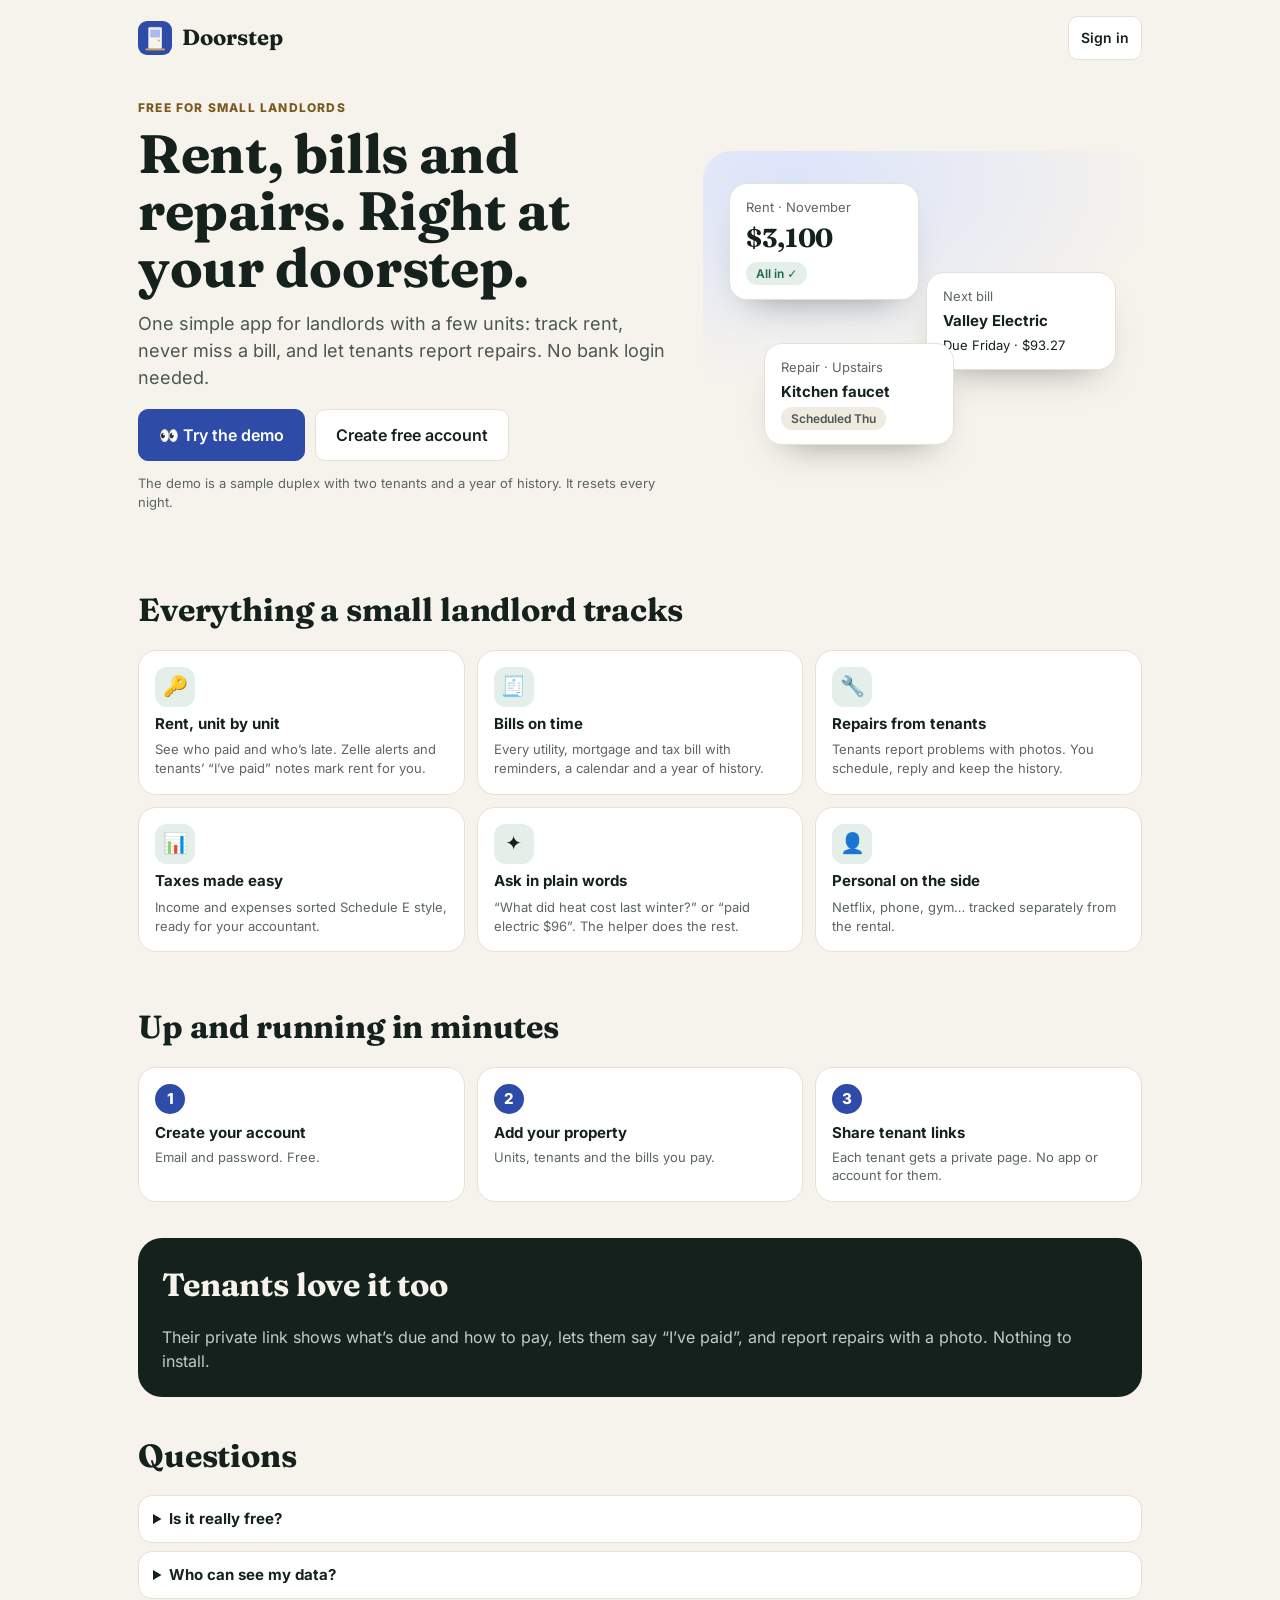
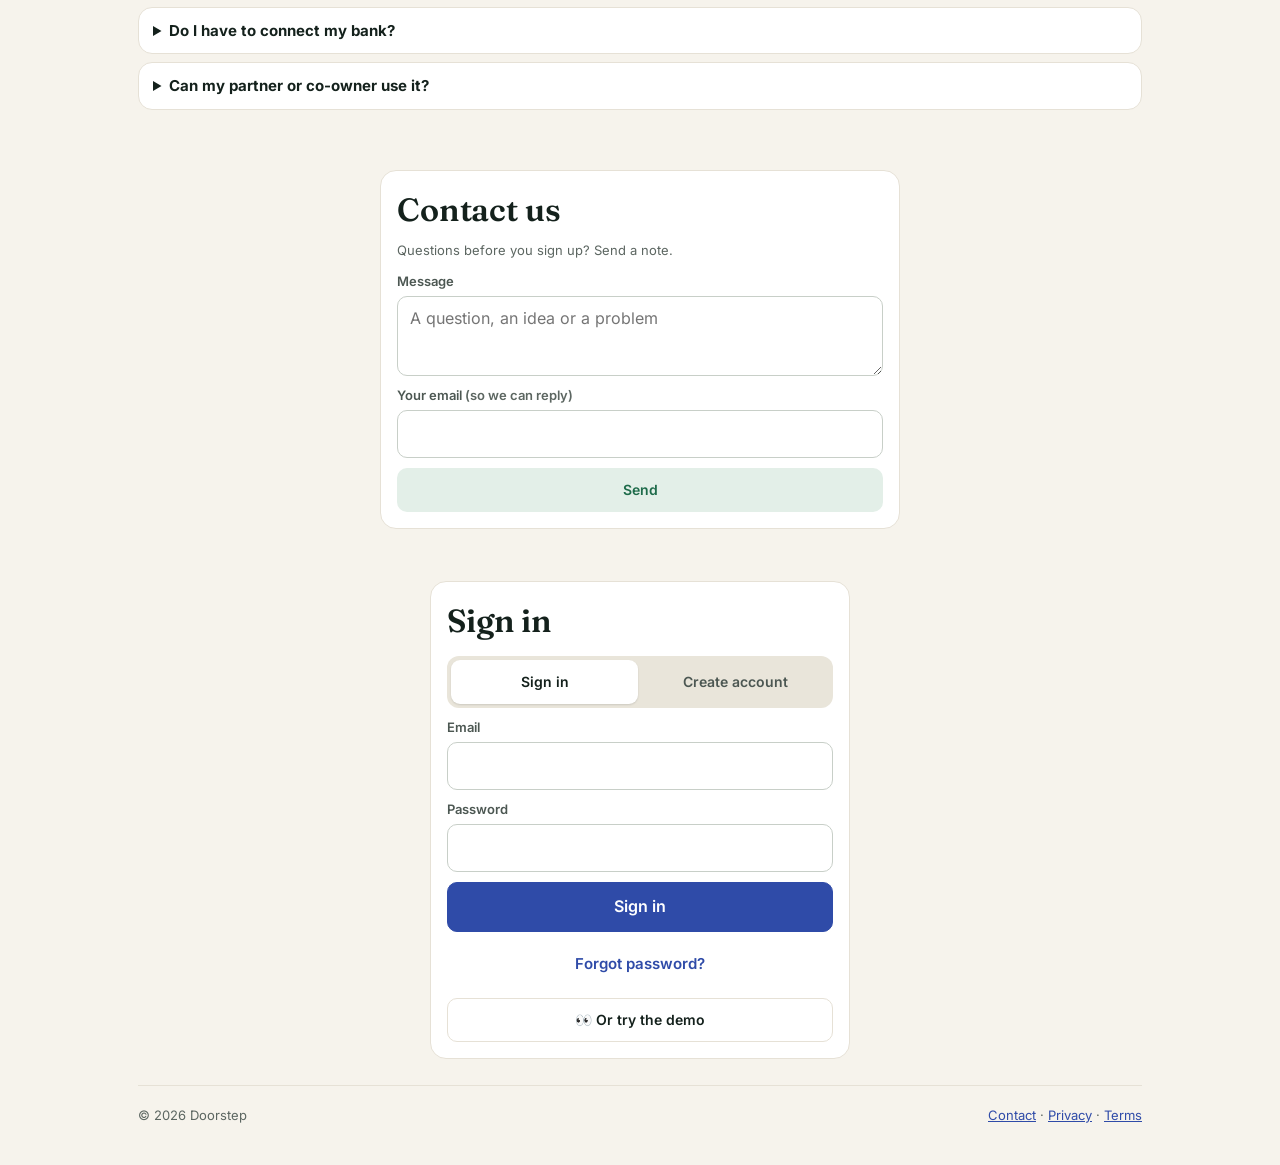
==== commit c5baa230: "Doorstep: production hardening - Migration 014: owner-only property delete; account RPCs for signed-" ====
--- a/doorstep/index.html
+++ b/doorstep/index.html
@@ -3,6 +3,17 @@
 <head>
 <meta charset="utf-8">
 <meta name="viewport" content="width=device-width, initial-scale=1, viewport-fit=cover">
+<meta http-equiv="Content-Security-Policy" content="default-src 'self'; script-src 'self' 'sha256-Dk3WkT6aK4m+SM87NVQghHTlFyocPWySpNCDDgb4CWA='; style-src 'self' 'unsafe-inline'; img-src 'self' data: blob: https://aprlmkajyotlsswjgvfv.supabase.co; font-src 'self'; connect-src 'self' https://aprlmkajyotlsswjgvfv.supabase.co wss://aprlmkajyotlsswjgvfv.supabase.co https://archive-api.open-meteo.com; frame-src 'self' blob: https://aprlmkajyotlsswjgvfv.supabase.co; worker-src 'self'; manifest-src 'self'; object-src 'none'; base-uri 'self'; form-action 'self'">
+<meta name="referrer" content="strict-origin-when-cross-origin">
+<link rel="canonical" href="https://upliftdigitalpartners.github.io/lynbrook/doorstep/">
+<meta property="og:type" content="website">
+<meta property="og:site_name" content="Doorstep">
+<meta property="og:title" content="Doorstep · rent, bills &amp; repairs for small landlords">
+<meta property="og:description" content="Track rent, never miss a bill, and let tenants report repairs. Free, no ads, no bank login.">
+<meta property="og:url" content="https://upliftdigitalpartners.github.io/lynbrook/doorstep/">
+<meta property="og:image" content="https://upliftdigitalpartners.github.io/lynbrook/doorstep/og.png">
+<meta property="og:image:width" content="1200"><meta property="og:image:height" content="630">
+<meta name="twitter:card" content="summary_large_image">
 <meta name="theme-color" content="#F6F3EC">
 <meta name="description" content="Rent, bills and repairs for small landlords">
 <meta name="apple-mobile-web-app-capable" content="yes">
@@ -26,5 +37,6 @@
 <script src="config.js"></script>
 <script src="vendor/supabase.js"></script>
 <script src="app.js"></script>
+<noscript><p style="padding:24px;font-family:sans-serif">Doorstep needs JavaScript turned on.</p></noscript>
 </body>
 </html>
--- a/doorstep/styles.css
+++ b/doorstep/styles.css
@@ -823,3 +823,52 @@
 :root[data-theme="dark"] .demobar { background: #3A3018; color: #F2D58A; }
 @media (prefers-color-scheme: dark) { :root:not([data-theme="light"]) .demobar { background: #3A3018; color: #F2D58A; } }
 .demobar .btn { background: #6B4E12; color: #FFF3D6; border: 0; }
+
+.housebtn { border: 0; background: transparent; padding: 0; margin: 0; font: inherit; color: inherit; cursor: pointer; text-transform: inherit; letter-spacing: inherit; display: inline-flex; gap: 4px; align-items: center; min-height: 28px; }
+.houserow { width: 100%; display: flex; align-items: center; gap: 10px; border: 0; background: transparent; padding: 6px 4px; font: inherit; color: var(--ink); cursor: pointer; text-align: left; }
+
+/* ===== Doorstep landing ===== */
+.lp { max-width: 1040px; margin: 0 auto; padding: 0 18px 40px; }
+.lp-nav { display: flex; justify-content: space-between; align-items: center; padding: 16px 0; }
+.lp-brand { display: inline-flex; align-items: center; gap: 10px; font-family: Fraunces, Georgia, serif; font-weight: 700; font-size: 22px; }
+.lp-brand img { border-radius: 9px; }
+.lp-hero { display: grid; grid-template-columns: 1.1fr .9fr; gap: 28px; align-items: center; padding: 20px 0 36px; }
+.lp-eyebrow { display: inline-block; font-size: 12px; font-weight: 800; letter-spacing: .1em; text-transform: uppercase; color: #7A5A1E; margin-bottom: 10px; }
+.lp-hero h1 { font-size: clamp(34px, 6vw, 54px); line-height: 1.05; margin: 0 0 14px; }
+.lp-lead { font-size: 18px; line-height: 1.5; color: var(--muted-2); margin: 0 0 18px; }
+.lp-cta { display: flex; gap: 10px; flex-wrap: wrap; margin-bottom: 10px; }
+.lp-cta .btn { min-height: 52px; padding: 0 20px; font-size: 16px; }
+.lp-art { position: relative; height: 320px; border-radius: 28px; background: radial-gradient(120% 90% at 20% 10%, #DCE4FB 0%, var(--bg) 70%); }
+:root[data-theme="dark"] .lp-art { background: radial-gradient(120% 90% at 20% 10%, #22305E 0%, var(--bg) 70%); }
+@media (prefers-color-scheme: dark) { :root:not([data-theme="light"]) .lp-art { background: radial-gradient(120% 90% at 20% 10%, #22305E 0%, var(--bg) 70%); } }
+.lp-card { position: absolute; display: flex; flex-direction: column; gap: 4px; padding: 14px 16px; border-radius: 18px; background: var(--surface); border: 1px solid var(--line); box-shadow: 0 18px 36px -22px rgba(20,33,28,.5); min-width: 190px; animation: lpfloat 6s ease-in-out infinite; }
+.lp-card .display { font-size: 26px; }
+.lp-card.c1 { left: 6%; top: 10%; } .lp-card.c2 { right: 6%; top: 38%; animation-delay: -2s; } .lp-card.c3 { left: 14%; bottom: 8%; animation-delay: -4s; }
+@keyframes lpfloat { 0%,100% { transform: translateY(0); } 50% { transform: translateY(-8px); } }
+.lp-sec { padding: 26px 0; }
+.lp-sec h2 { font-size: clamp(24px, 4vw, 32px); margin: 0 0 16px; }
+.lp-grid { display: grid; grid-template-columns: repeat(3, minmax(0, 1fr)); gap: 12px; }
+.lp-feat { display: flex; flex-direction: column; gap: 6px; padding: 16px; border-radius: 18px; background: var(--surface); border: 1px solid var(--line); }
+.lp-ic { width: 40px; height: 40px; border-radius: 12px; display: flex; align-items: center; justify-content: center; font-size: 20px; background: var(--paid-bg); }
+.lp-steps { list-style: none; margin: 0; padding: 0; display: grid; grid-template-columns: repeat(3, minmax(0, 1fr)); gap: 12px; counter-reset: s; }
+.lp-steps li { counter-increment: s; display: flex; flex-direction: column; gap: 4px; padding: 16px; border-radius: 18px; background: var(--surface); border: 1px solid var(--line); }
+.lp-steps li::before { content: counter(s); width: 30px; height: 30px; border-radius: 99px; background: var(--accent); color: var(--accent-ink, #fff); display: flex; align-items: center; justify-content: center; font-weight: 800; margin-bottom: 4px; }
+.lp-tenant { background: var(--hero); color: var(--hero-ink); border-radius: 24px; padding: 24px; margin: 10px 0; }
+.lp-tenant p { margin: 0; font-size: 16px; line-height: 1.5; color: var(--hero-muted); }
+.lp-q { padding: 12px 14px; border-radius: 14px; background: var(--surface); border: 1px solid var(--line); margin-bottom: 8px; }
+.lp-q summary { font-weight: 700; cursor: pointer; }
+.lp-q p { margin: 8px 0 0; color: var(--muted-2); }
+.lp-foot { display: flex; justify-content: space-between; flex-wrap: wrap; gap: 8px; padding: 20px 0 0; border-top: 1px solid var(--line); font-size: 13px; color: var(--muted); }
+@media (max-width: 760px) {
+  .lp-hero { grid-template-columns: 1fr; }
+  .lp-art { height: 260px; }
+  .lp-grid, .lp-steps { grid-template-columns: 1fr; }
+}
+@media (prefers-reduced-motion: reduce) { .lp-card { animation: none; } }
+.notices .notice-row { display: flex; justify-content: space-between; align-items: center; gap: 10px; padding: 10px 0; border-top: 1px solid var(--line-2); flex-wrap: wrap; }
+.notices .notice-row:first-of-type { border-top: 0; }
+
+:root:not([data-theme="dark"]) .paidstamp { color: #7A5A1E; border-color: #7A5A1E; }
+@media (prefers-color-scheme: dark) { :root:not([data-theme="light"]) .paidstamp { color: var(--stamp); border-color: var(--stamp); } }
+:root[data-theme="dark"] .lp-eyebrow { color: #E9C46A; }
+@media (prefers-color-scheme: dark) { :root:not([data-theme="light"]) .lp-eyebrow { color: #E9C46A; } }
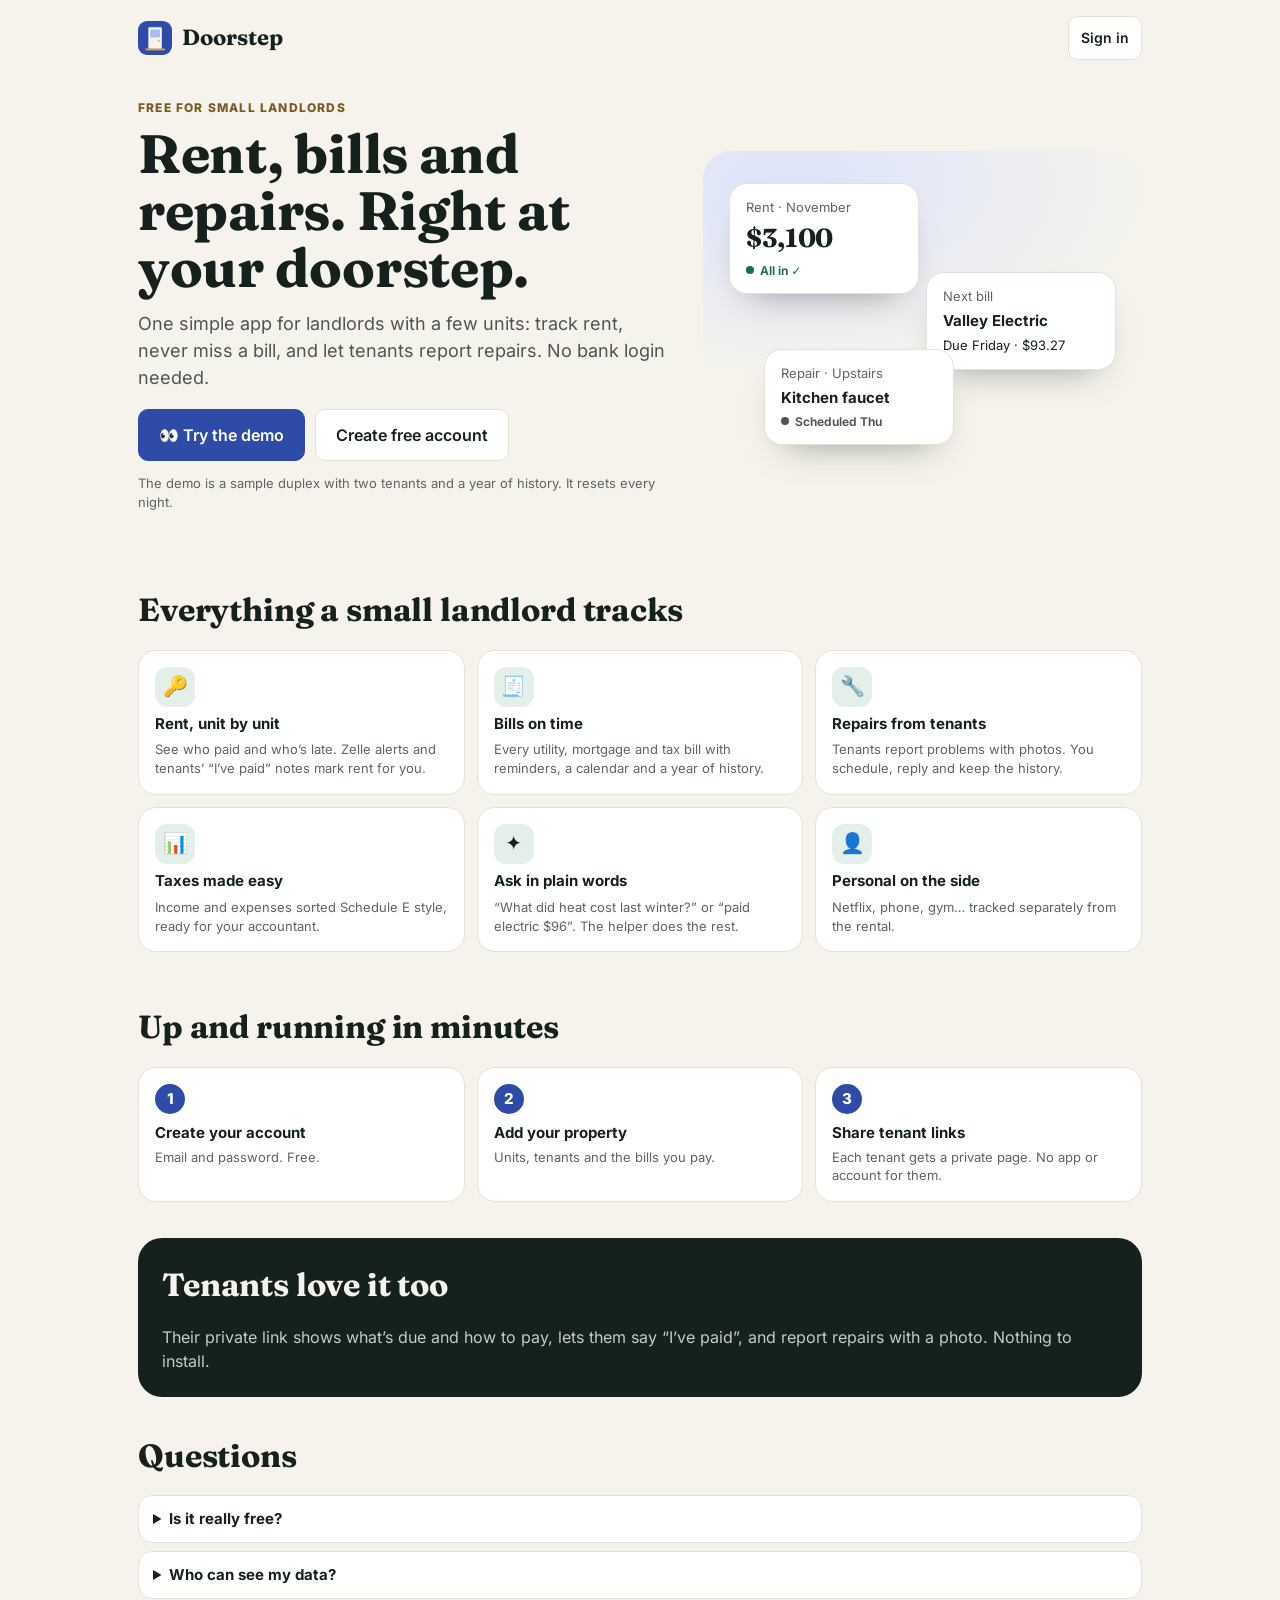
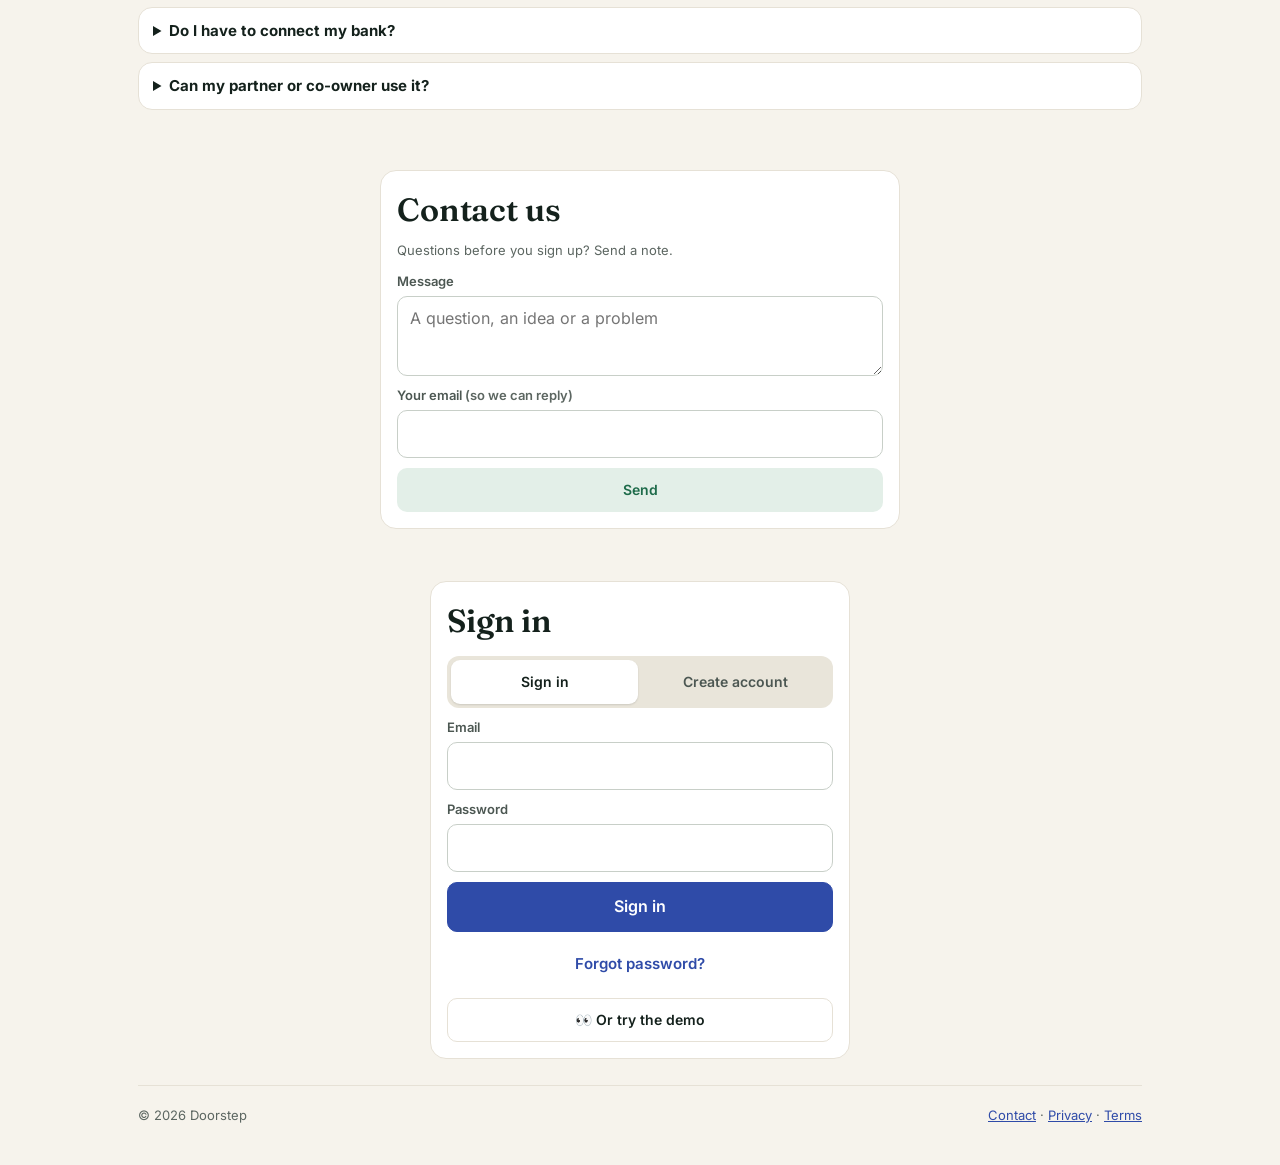
==== commit 629d8e56: "Doorstep v2.0: the same Simple layout as Evergreen Simple (default) / Detailed switch; Home = senten" ====
--- a/doorstep/index.html
+++ b/doorstep/index.html
@@ -3,7 +3,7 @@
 <head>
 <meta charset="utf-8">
 <meta name="viewport" content="width=device-width, initial-scale=1, viewport-fit=cover">
-<meta http-equiv="Content-Security-Policy" content="default-src 'self'; script-src 'self' 'sha256-Dk3WkT6aK4m+SM87NVQghHTlFyocPWySpNCDDgb4CWA='; style-src 'self' 'unsafe-inline'; img-src 'self' data: blob: https://aprlmkajyotlsswjgvfv.supabase.co; font-src 'self'; connect-src 'self' https://aprlmkajyotlsswjgvfv.supabase.co wss://aprlmkajyotlsswjgvfv.supabase.co https://archive-api.open-meteo.com; frame-src 'self' blob: https://aprlmkajyotlsswjgvfv.supabase.co; worker-src 'self'; manifest-src 'self'; object-src 'none'; base-uri 'self'; form-action 'self'">
+<meta http-equiv="Content-Security-Policy" content="default-src 'self'; script-src 'self' 'sha256-GtTPQ1XJ01Xt6AqF/mUkXhSc2NPqIpnVL2qO06B2w68='; style-src 'self' 'unsafe-inline'; img-src 'self' data: blob: https://aprlmkajyotlsswjgvfv.supabase.co; font-src 'self'; connect-src 'self' https://aprlmkajyotlsswjgvfv.supabase.co wss://aprlmkajyotlsswjgvfv.supabase.co https://archive-api.open-meteo.com; frame-src 'self' blob: https://aprlmkajyotlsswjgvfv.supabase.co; worker-src 'self'; manifest-src 'self'; object-src 'none'; base-uri 'self'; form-action 'self'">
 <meta name="referrer" content="strict-origin-when-cross-origin">
 <link rel="canonical" href="https://upliftdigitalpartners.github.io/lynbrook/doorstep/">
 <meta property="og:type" content="website">
@@ -27,7 +27,7 @@
 <link rel="preload" href="fonts/inter.woff2" as="font" type="font/woff2" crossorigin>
 <link rel="preload" href="fonts/fraunces.woff2" as="font" type="font/woff2" crossorigin>
 <link rel="stylesheet" href="styles.css">
-<script>try{var t=localStorage.getItem('ds-theme');if(t==='light'||t==='dark')document.documentElement.setAttribute('data-theme',t);var z=localStorage.getItem('ds-text');if(z==='1.12'||z==='1.25')document.documentElement.setAttribute('data-text',z)}catch(e){}</script>
+<script>try{var t=localStorage.getItem('ds-theme');if(t==='light'||t==='dark')document.documentElement.setAttribute('data-theme',t);if(localStorage.getItem('ds-density')!=='detailed')document.documentElement.classList.add('simple');var z=localStorage.getItem('ds-text');if(z==='1.12'||z==='1.25')document.documentElement.setAttribute('data-text',z)}catch(e){}</script>
 </head>
 <body>
 <div id="app" aria-live="polite"><div class="splash"><img src="icons/icon-192.png" alt="" width="72" height="72"><p>Loading…</p></div></div>
--- a/doorstep/styles.css
+++ b/doorstep/styles.css
@@ -872,3 +872,88 @@
 @media (prefers-color-scheme: dark) { :root:not([data-theme="light"]) .paidstamp { color: var(--stamp); border-color: var(--stamp); } }
 :root[data-theme="dark"] .lp-eyebrow { color: #E9C46A; }
 @media (prefers-color-scheme: dark) { :root:not([data-theme="light"]) .lp-eyebrow { color: #E9C46A; } }
+
+/* ===== Tide + Stack: water-fill hero, rolling digits, cards deal in ===== */
+:root { --water: #3D5CC4; --water-2: rgba(61,92,196,.45); }
+.tide { position: relative; width: 210px; height: 210px; border-radius: 50%; overflow: hidden; background: var(--hero-track); box-shadow: 0 0 0 8px rgba(169,188,245,.10); align-self: center; flex: none; }
+.tide.sm { width: 112px; height: 112px; box-shadow: 0 0 0 5px rgba(169,188,245,.10); }
+.tide-lvl { position: absolute; left: -50%; width: 200%; height: 200%; top: var(--lvl); transition: top 1.4s cubic-bezier(.3,.7,.2,1); }
+.tide.still .tide-lvl { transition: none; }
+.tide-w { position: absolute; inset: 0; border-radius: 43%; background: var(--water); animation: tidespin 9s linear infinite; }
+.tide-w.a { background: var(--water-2); top: -3%; animation-duration: 13s; animation-direction: reverse; }
+.tide-c { position: absolute; inset: 0; display: flex; flex-direction: column; align-items: center; justify-content: center; gap: 2px; text-align: center; color: var(--hero-ink); text-shadow: 0 1px 2px rgba(0,0,0,.25); }
+.tide-c .label { color: var(--hero-ink); opacity: .9; }
+.tide-c .big { font-size: 30px; }
+.tide-pct { font-family: var(--serif); font-size: 15px; font-weight: 600; }
+.tide.sm .tide-pct { font-size: 24px; line-height: 1; }
+@keyframes tidespin { to { transform: rotate(360deg); } }
+.househero .tide { margin: 4px 0 6px; }
+
+.roll { display: inline-flex; line-height: 1.1; }
+.rd { display: inline-block; height: 1.1em; overflow: hidden; }
+.rd-col { display: flex; flex-direction: column; transform: translateY(calc(var(--d) * -1.1em)); transition: transform .9s cubic-bezier(.2,.9,.1,1); }
+.rd-col span { height: 1.1em; line-height: 1.1em; text-align: center; }
+.roll.still .rd-col { transition: none; }
+
+.bills > li.deal { animation: deal .5s cubic-bezier(.2,.9,.2,1) both; }
+@keyframes deal { from { opacity: 0; transform: translateY(26px) rotate(1.2deg); } to { opacity: 1; transform: none; } }
+
+@media (prefers-reduced-motion: reduce) {
+  .tide-w { animation: none; }
+  .tide-lvl, .rd-col { transition: none; }
+  .bills > li.deal { animation: none; }
+}
+
+/* ===== v3.0 · Simple layout (html.simple) ===== */
+.simple .main { gap: 18px; padding-top: 6px; }
+.simple .bills { background: var(--surface); border: 1px solid var(--line); border-radius: 20px; overflow: hidden; gap: 0; }
+.simple .bills > li { border: 0; border-radius: 0; box-shadow: none; margin: 0; border-top: 1px solid var(--line-2); }
+.simple .bills > li:first-child { border-top: 0; }
+.simple .bills > li:not(.qrow) { background: var(--bg); }
+.qrow { display: flex; align-items: center; gap: 12px; padding: 10px 14px 10px 10px !important; min-height: 68px; position: relative; }
+.qrow .check { width: 46px; height: 46px; flex: none; }
+.qmain { flex: 1; min-width: 0; border: 0; background: transparent; padding: 6px 0; text-align: left; font: inherit; color: var(--ink); display: flex; flex-direction: column; gap: 3px; cursor: pointer; }
+.qname { font-weight: 650; font-size: 16px; overflow: hidden; text-overflow: ellipsis; white-space: nowrap; }
+.qplace { font-weight: 500; font-size: 13px; color: var(--muted); }
+.qstat { display: inline-flex; align-items: center; gap: 6px; font-size: 13.5px; color: var(--muted); }
+.qstat i { width: 8px; height: 8px; border-radius: 99px; background: currentColor; flex: none; }
+.qstat.late { color: var(--late-fg); } .qstat.soon { color: var(--soon-fg); } .qstat.paid { color: var(--paid-fg); }
+.qflag { font-size: 12.5px; font-weight: 700; color: var(--late-fg); }
+.qamt { flex: none; font-weight: 700; font-size: 16px; }
+.qrow.paid .qname { color: var(--muted); }
+.bill { position: relative; }
+.qless { position: absolute; top: 8px; right: 8px; z-index: 2; width: 40px; height: 40px; }
+.simple .pill { background: transparent !important; padding: 0; font-weight: 650; border: 0; }
+.simple .pill::before { content: ''; display: inline-block; width: 8px; height: 8px; border-radius: 99px; background: currentColor; margin-right: 6px; vertical-align: 1px; }
+.simple .streak-dark { display: none; }
+.simple .card { box-shadow: none; }
+.simple .section-h { margin-top: 4px; }
+.moreins > summary { list-style: none; display: flex; align-items: center; gap: 10px; min-height: 56px; padding: 0 16px; border-radius: 18px; border: 1px dashed var(--line); color: var(--ink); font-weight: 700; cursor: pointer; }
+.moreins > summary::-webkit-details-marker { display: none; }
+.moreins > summary .small { flex: 1; font-weight: 500; }
+.moreins[open] > summary { margin-bottom: 16px; }
+.moreins > .fold-body { display: flex; flex-direction: column; gap: 16px; }
+.needs h2 { margin: 0; }
+.needlist { list-style: none; margin: 0; padding: 0; display: flex; flex-direction: column; }
+.needlist li { display: flex; align-items: center; gap: 12px; padding: 10px 0; border-top: 1px solid var(--line-2); }
+.needlist li:first-child { border-top: 0; }
+.nicon { width: 38px; height: 38px; flex: none; border-radius: 12px; background: var(--line-2); display: flex; align-items: center; justify-content: center; font-size: 18px; }
+.nm { font-weight: 700; }
+.needs.calm .allgood { display: flex; align-items: center; gap: 12px; }
+.okdot { width: 42px; height: 42px; border-radius: 99px; background: var(--paid-bg); color: var(--paid-fg); display: flex; align-items: center; justify-content: center; font-weight: 900; font-size: 20px; flex: none; }
+.soonlist { list-style: none; margin: 4px 0 0; padding: 0; color: var(--muted); font-size: 14px; }
+.soonlist li { display: flex; justify-content: space-between; gap: 10px; padding: 6px 0; border-top: 1px solid var(--line-2); }
+.bannerwrap { position: relative; }
+.bannerwrap > :first-child { padding-right: 44px; }
+.bandx { position: absolute; top: 50%; right: 6px; transform: translateY(-50%); width: 36px; height: 36px; border: 0; border-radius: 99px; background: rgba(0,0,0,.06); color: inherit; font-size: 20px; line-height: 1; cursor: pointer; }
+.addopt { width: 100%; display: flex; align-items: center; gap: 12px; padding: 12px; border-radius: 16px; border: 1px solid var(--line); background: var(--surface); color: var(--ink); font: inherit; text-align: left; cursor: pointer; min-height: 60px; }
+.addopt.main { border-color: var(--accent); background: var(--paid-bg); }
+.aicon { width: 40px; height: 40px; flex: none; border-radius: 12px; background: var(--line-2); display: flex; align-items: center; justify-content: center; font-size: 20px; }
+.addopt.main .aicon { background: var(--accent); color: var(--accent-ink, #fff); }
+.addgrid { display: grid; grid-template-columns: 1fr 1fr; gap: 8px; }
+.addgrid .addopt { flex-direction: column; align-items: flex-start; }
+.simple .fab span { font-size: 22px; font-weight: 400; }
+.simple .bills > li.qrow, li.qrow { display: flex; flex-direction: row; align-items: center; justify-content: flex-start; text-align: left; }
+.simple .bills > li.qrow > .qmain { align-items: flex-start; }
+.addopt, .sheet .addopt { flex-direction: row; text-align: left; }
+.addgrid .addopt { flex-direction: column; align-items: flex-start; }
